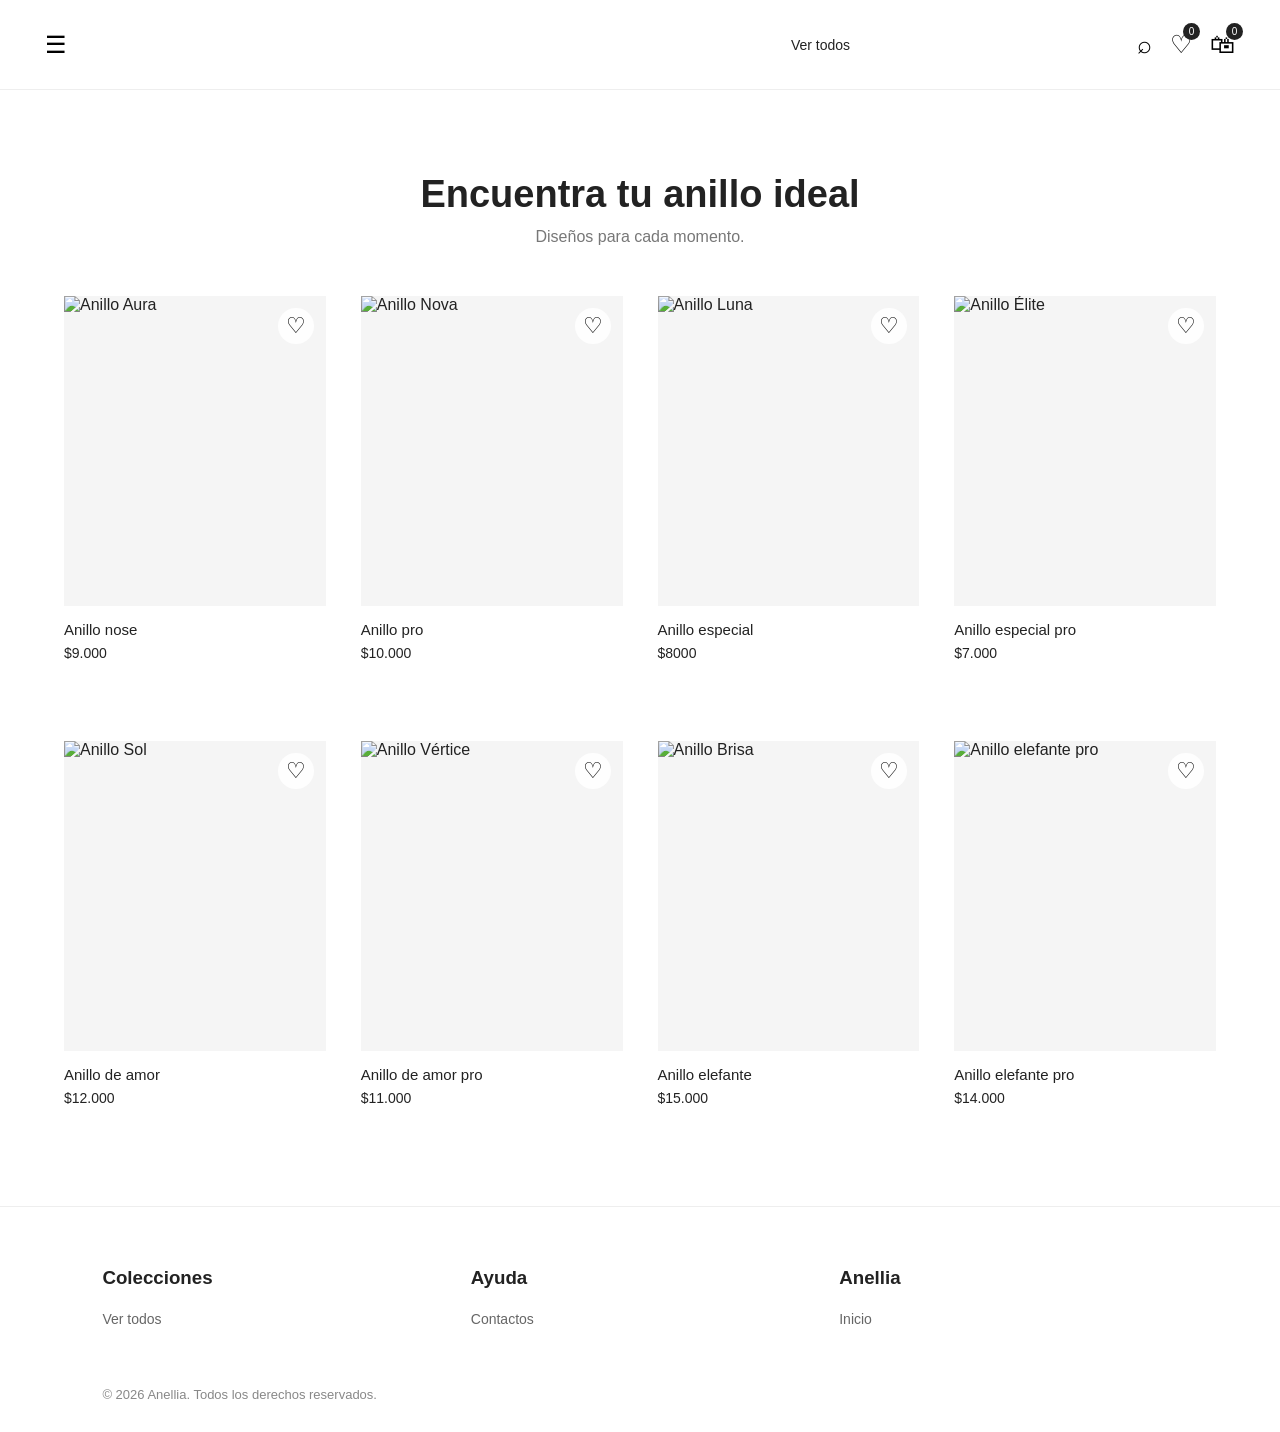
==== index.html @ 2afe9e88 "Refactor index.html structure and content" ====
<!DOCTYPE html>
<html lang="es">
<head>
    <meta charset="UTF-8">
    <meta name="viewport" content="width=device-width, initial-scale=1.0">
    <title>Anellia | Anillos</title>

    <!-- EmailJS -->
    <script src="https://cdn.jsdelivr.net/npm/@emailjs/browser@4/dist/email.min.js"></script>

    <link rel="stylesheet" href="style.css">
</head>

<body>

<header class="header">

    <button class="menu-btn" id="menuBtn">☰</button>

    <!-- LOGO ANELLIA -->
    <div class="logo">
    </div>

    <nav class="nav">
        <a href="#" data-filter="todos">Ver todos</a>
    </nav>

    <div class="header-icons">

        <!-- BUSCADOR -->
        <button id="searchBtn">⌕</button>

        <!-- FAVORITOS -->
        <button id="favoritesBtn" class="icon-btn">
            ♡
            <span id="favoritesCount">0</span>
        </button>

        <!-- BOLSA -->
        <button id="cartBtn" class="icon-btn">
            🛍
            <span id="cartCount">0</span>
        </button>

    </div>

</header>


<!-- BUSCADOR -->
<div class="search-box" id="searchBox">
    <input
        type="text"
        id="searchInput"
        placeholder="Buscar un anillo..."
    >
</div>


<!-- MENÚ LATERAL -->
<div class="overlay" id="overlay"></div>

<aside class="side-menu" id="sideMenu">

    <button class="close-menu" id="closeMenu">×</button>

    <h2>ANELLIA</h2>

    <a href="#" data-filter="todos">Ver todos</a>

</aside>


<main>

    <!-- PRESENTACIÓN PRINCIPAL CON LOGO DE FONDO -->
    <section class="hero hero-logo-bg">

        <!-- LOGO GRANDE DETRÁS DEL TEXTO -->
        <img
            src="img/logo.png"
            alt=""
            class="hero-background-logo"
            aria-hidden="true"
        >

        <!-- TEXTO PRINCIPAL -->
        <div class="hero-content">
            <h1>Encuentra tu anillo ideal</h1>
            <p>Diseños para cada momento.</p>
        </div>

    </section>


    <!-- PRODUCTOS -->
    <section class="products" id="products">

        <!-- ANILLO 1 -->
        <article
            class="product-card"
            data-name="Anillo nose"
            data-price="9000"
            data-image="img/anillo 1.jpeg"
        >

            <button class="favorite-btn">♡</button>

            <img src="img/anillo 1.jpeg" alt="Anillo Aura">

            <div class="product-info">
                <h3>Anillo nose</h3>
                <p>$9.000</p>
            </div>

        </article>


        <!-- ANILLO 2 -->
        <article
            class="product-card"
            data-name="Anillo nose pro"
            data-price="10000"
            data-image="img/anillo 2.jpeg"
        >

            <button class="favorite-btn">♡</button>

            <img src="img/anillo 2.jpeg" alt="Anillo Nova">

            <div class="product-info">
                <h3>Anillo pro</h3>
                <p>$10.000</p>
            </div>

        </article>


        <!-- ANILLO 3 -->
        <article
            class="product-card"
            data-name="Anillo especial"
            data-price="8000"
            data-image="img/anillo3.jpeg"
        >

            <button class="favorite-btn">♡</button>

            <img src="img/anillo3.jpeg" alt="Anillo Luna">

            <div class="product-info">
                <h3>Anillo especial</h3>
                <p>$8000</p>
            </div>

        </article>


        <!-- ANILLO 4 -->
        <article
            class="product-card"
            data-name="Anillo especial pro"
            data-price="7000"
            data-image="img/anillo 4.jpeg"
        >

            <button class="favorite-btn">♡</button>

            <img src="img/anillo 4.jpeg" alt="Anillo Élite">

            <div class="product-info">
                <h3>Anillo especial pro</h3>
                <p>$7.000</p>
            </div>

        </article>


        <!-- ANILLO 5 -->
        <article
            class="product-card"
            data-name="Anillo de amor"
            data-price="12000"
            data-image="img/anillo 5.jpeg"
        >

            <button class="favorite-btn">♡</button>

            <img src="img/anillo 5.jpeg" alt="Anillo Sol">

            <div class="product-info">
                <h3>Anillo de amor</h3>
                <p>$12.000</p>
            </div>

        </article>


        <!-- ANILLO 6 -->
        <article
            class="product-card"
            data-name="Anillo de amor pro"
            data-price="11000"
            data-image="img/anillo 6.jpeg"
        >

            <button class="favorite-btn">♡</button>

            <img src="img/anillo 6.jpeg" alt="Anillo Vértice">

            <div class="product-info">
                <h3>Anillo de amor pro</h3>
                <p>$11.000</p>
            </div>

        </article>


        <!-- ANILLO 7 -->
        <article
            class="product-card"
            data-name="Anillo elefante"
            data-price="15000"
            data-image="img/anillo 7.jpeg"
        >

            <button class="favorite-btn">♡</button>

            <img src="img/anillo 7.jpeg" alt="Anillo Brisa">

            <div class="product-info">
                <h3>Anillo elefante</h3>
                <p>$15.000</p>
            </div>

        </article>


        <!-- ANILLO 8 -->
        <article
            class="product-card"
            data-name="Anillo elefante pro"
            data-price="14000"
            data-image="img/anillo 8.jpeg"
        >

            <button class="favorite-btn">♡</button>

            <img src="img/anillo 8.jpeg" alt="Anillo elefante pro">

            <div class="product-info">
                <h3>Anillo elefante pro</h3>
                <p>$14.000</p>
            </div>

        </article>

    </section>

</main>


<!-- MODAL PRODUCTO -->
<div class="modal" id="productModal">

    <div class="modal-content product-modal">

        <button class="modal-close" data-close="productModal">
            ×
        </button>

        <div class="product-modal-image">
            <img id="modalProductImage" src="" alt="">
        </div>

        <div class="product-modal-info">

            <h2 id="modalProductName"></h2>

            <p class="modal-price" id="modalProductPrice"></p>

            <h4>Elije una talla</h4>

            <div class="sizes">

                <button class="size-btn" data-size="7">7</button>


                <button class="size-btn" data-size="12">9</button>

            </div>

            <p class="size-warning" id="sizeWarning">
                Selecciona una talla.
            </p>

            <!-- PERSONALIZACIÓN -->
            <div class="personalization">

                <h4>haz tu regalo mas especial</h4>

                <input
                    type="text"
                    id="personalizationInput"
                    maxlength="25"
                    placeholder="frase para la targeta (máx. 25 letras)"
                    autocomplete="off"


                ><small>
                 la fecha ira en la parte trasera de la targeta
                </small
               
                ><input
                    type="text"
                    id="personalizationInput"
                    maxlength="8"
                    placeholder="fecha (opcional)"
                    autocomplete="on"

            ></div>

            <!-- BOTÓN PEDIR -->
            <button class="order-btn" id="orderBtn">
                Pedir
            </button>

        </div>

    </div>

</div>


<!-- MODAL REGISTRO -->
<div class="modal" id="registerModal">

    <div class="modal-content register-modal">

        <button class="modal-close" data-close="registerModal">
            ×
        </button>

        <div id="registerContent">

            <h2>Completa tu pedido</h2>

            <p>
                Déjanos tus datos para poder contactarte.
            </p>

            <form id="registerForm">

                <input
                    type="text"
                    id="customerName"
                    placeholder="Nombre completo"
                    required
                >

                <input
                    type="tel"
                    id="customerPhone"
                    placeholder="Número de teléfono"
                    required
                >

                <input
                    type="email"
                    id="customerEmail"
                    placeholder="Correo electrónico"
                    required
                >

                <input
                    type="text"
                    id="customerAddress"
                    placeholder="Dirección"
                    required
                >

                <button type="submit" class="order-btn">
                    Completar pedido
                </button>

            </form>

        </div>

        <!-- MENSAJE FINAL -->
        <div id="successMessage" class="success-message hidden">

            <div class="success-icon">
                ✓
            </div>

            <h2>¡Gracias por tu pedido! 💍</h2>

            <p>
                Ya nos llegó tu pedido y estamos revisando todo.
            </p>

            <p>
                <strong>Ten un poquito de paciencia 😊</strong>,
                te responderemos apenas podamos al número o correo
                que nos dejaste.
            </p>

            <p class="success-phone">
                📱 Tu número registrado:
                <strong id="registeredPhone"></strong>
            </p>

            <button id="finishBtn" class="order-btn">
                Finalizar
            </button>

        </div>

    </div>

</div>


<!-- MODAL FAVORITOS -->
<div class="modal" id="favoritesModal">

    <div class="modal-content list-modal">

        <button class="modal-close" data-close="favoritesModal">
            ×
        </button>

        <h2>❤️ Mis favoritos</h2>

        <div id="favoritesList"></div>

    </div>

</div>


<!-- MODAL BOLSA -->
<div class="modal" id="cartModal">

    <div class="modal-content list-modal">

        <button class="modal-close" data-close="cartModal">
            ×
        </button>

        <h2>🛍️ Mis pedidos</h2>

        <div id="cartList"></div>

    </div>

</div>


<!-- MODAL CONTACTO -->
<div class="modal" id="contactModal">

    <div class="modal-content contact-modal">

        <button class="modal-close" data-close="contactModal">
            ×
        </button>

        <h2>Contactos</h2>

        <p>
            Si necesitas ayuda, puedes comunicarte con nosotros:
        </p>

        <a href="tel:3002288435">📱 300 228 8435</a>

        <a href="tel:3009586763">📱 300 958 6763</a>

        <a href="tel:3332511442">📱 333 251 1442</a>

    </div>

</div>


<!-- PIE DE PÁGINA -->
<footer>

    <div class="footer-column">

        <h3>Colecciones</h3>

        <a href="#" data-filter="todos">
            Ver todos
        </a>

    </div>

    <div class="footer-column">

        <h3>Ayuda</h3>

        <a href="#" id="footerContact">
            Contactos
        </a>

    </div>

    <div class="footer-column">

        <h3>Anellia</h3>

        <a href="#" id="footerHome">
            Inicio
        </a>

    </div>

    <p class="copyright">
        © 2026 Anellia. Todos los derechos reservados.
    </p>

</footer>


<!-- JAVASCRIPT -->
<script src="script.js"></script>

</body>
</html>
---- style.css ----
* {
    margin: 0;
    padding: 0;
    box-sizing: border-box;
}

body {
    font-family: Arial, Helvetica, sans-serif;
    color: #222;
    background: #fff;
}

button,
input {
    font-family: inherit;
}

button {
    cursor: pointer;
}


/* =========================
   HEADER
========================= */

.header {
    height: 90px;
    display: flex;
    align-items: center;
    justify-content: space-between;
    padding: 0 45px;
    border-bottom: 1px solid #eee;
    background: #fff;
    position: sticky;
    top: 0;
    z-index: 50;
}


/* =========================
   LOGO ANELLIA
========================= */

.logo {
    width: 150px;
    height: 88px;
    display: flex;
    align-items: center;
    justify-content: center;
    overflow: hidden;
}

.logo-img {
    width: 125px;
    height: 125px;
    object-fit: contain;
    display: block;
}


/* =========================
   BOTONES DEL HEADER
========================= */

.menu-btn,
.header-icons button {
    background: none;
    border: none;
    font-size: 25px;
}

.menu-btn {
    font-size: 24px;
}


/* =========================
   NAVEGACIÓN
========================= */

.nav {
    display: flex;
    gap: 35px;
}

.nav a {
    text-decoration: none;
    color: #222;
    font-size: 14px;
}


/* =========================
   ICONOS
========================= */

.header-icons {
    display: flex;
    align-items: center;
    gap: 18px;
}

.icon-btn {
    position: relative;
}

.icon-btn span {
    position: absolute;
    top: -7px;
    right: -8px;
    background: #222;
    color: white;
    width: 17px;
    height: 17px;
    border-radius: 50%;
    font-size: 10px;
    display: flex;
    align-items: center;
    justify-content: center;
}


/* =========================
   SEARCH
========================= */

.search-box {
    display: none;
    padding: 20px 45px;
    border-bottom: 1px solid #eee;
}

.search-box.active {
    display: block;
}

.search-box input {
    width: 100%;
    padding: 14px;
    border: 1px solid #ccc;
    outline: none;
}


/* =========================
   HERO
========================= */

.hero {
    text-align: center;
    padding: 65px 20px 50px;
}

.hero h1 {
    font-size: 38px;
    margin-bottom: 12px;
}

.hero p {
    color: #777;
}


/* =========================
   PRODUCTOS
========================= */

.products {
    width: 90%;
    max-width: 1400px;
    margin: 0 auto;
    display: grid;
    grid-template-columns: repeat(4, 1fr);
    column-gap: 35px;
    row-gap: 80px;
    padding-bottom: 100px;
}

.product-card {
    position: relative;
    cursor: pointer;
}

.product-card img {
    width: 100%;
    height: 310px;
    object-fit: cover;
    display: block;
    background: #f5f5f5;
    transition: transform .3s ease;
}

.product-card:hover img {
    transform: scale(1.02);
}

.product-info {
    padding-top: 15px;
}

.product-info h3 {
    font-size: 15px;
    font-weight: normal;
    margin-bottom: 7px;
}

.product-info p {
    font-size: 14px;
}


/* =========================
   FAVORITOS DE PRODUCTO
========================= */

.favorite-btn {
    position: absolute;
    right: 12px;
    top: 12px;
    z-index: 5;
    width: 36px;
    height: 36px;
    border: none;
    border-radius: 50%;
    background: rgba(255,255,255,.9);
    font-size: 22px;
}

.favorite-btn.active {
    color: #111;
}

.product-card.hidden {
    display: none;
}


/* =========================
   MENÚ LATERAL
========================= */

.overlay {
    display: none;
    position: fixed;
    inset: 0;
    background: rgba(0,0,0,.35);
    z-index: 100;
}

.overlay.active {
    display: block;
}

.side-menu {
    position: fixed;
    top: 0;
    left: -320px;
    width: 300px;
    height: 100vh;
    background: white;
    z-index: 101;
    padding: 35px;
    transition: left .3s ease;
}

.side-menu.active {
    left: 0;
}

.side-menu h2 {
    letter-spacing: 3px;
    margin-bottom: 50px;
}

.side-menu a {
    display: block;
    text-decoration: none;
    color: #222;
    margin: 25px 0;
}

.close-menu {
    position: absolute;
    right: 20px;
    top: 20px;
    border: none;
    background: none;
    font-size: 30px;
}


/* =========================
   MODALES
========================= */

.modal {
    display: none;
    position: fixed;
    inset: 0;
    background: rgba(0,0,0,.45);
    z-index: 200;
    align-items: center;
    justify-content: center;
    padding: 20px;
}

.modal.active {
    display: flex;
}

.modal-content {
    position: relative;
    background: white;
    width: 100%;
    max-width: 900px;
    max-height: 90vh;
    overflow-y: auto;
    padding: 35px;
}

.modal-close {
    position: absolute;
    right: 20px;
    top: 15px;
    border: none;
    background: none;
    font-size: 30px;
    z-index: 5;
}


/* =========================
   MODAL PRODUCTO
========================= */

.product-modal {
    display: grid;
    grid-template-columns: 1fr 1fr;
    gap: 45px;
}

.product-modal-image img {
    width: 100%;
    height: 500px;
    object-fit: cover;
}

.product-modal-info {
    display: flex;
    flex-direction: column;
    justify-content: center;
}

.product-modal-info h2 {
    font-size: 30px;
    margin-bottom: 15px;
}

.modal-price {
    font-size: 20px;
    margin-bottom: 35px;
}

.product-modal-info h4 {
    margin-bottom: 15px;
}


/* =========================
   TALLAS
========================= */

.sizes {
    display: flex;
    gap: 10px;
    margin-bottom: 10px;
}

.size-btn {
    width: 50px;
    height: 45px;
    background: white;
    border: 1px solid #bbb;
}

.size-btn.selected {
    background: #222;
    color: white;
    border-color: #222;
}

.size-warning {
    color: #b00020;
    font-size: 13px;
    margin-bottom: 20px;
}


/* =========================
   PERSONALIZACIÓN
========================= */

.personalization {
    margin-top: 0;
    margin-bottom: 20px;
}

.personalization h4 {
    margin-bottom: 10px;
}

#personalizationInput {
    width: 100%;
    padding: 13px;
    border: 1px solid #ccc;
    outline: none;
    font-size: 14px;
    text-transform: uppercase;
}

#personalizationInput:focus {
    border-color: #222;
}

.personalization small {
    display: block;
    margin-top: 7px;
    color: #777;
    font-size: 12px;
}


/* =========================
   BOTÓN PEDIR
========================= */

.order-btn {
    border: none;
    background: #222;
    color: white;
    padding: 15px 25px;
    font-size: 14px;
}

.order-btn:hover {
    background: #444;
}


/* =========================
   REGISTRO
========================= */

.register-modal {
    max-width: 500px;
}

.register-modal h2 {
    margin-bottom: 12px;
}

.register-modal > div:first-of-type > p {
    color: #777;
    margin-bottom: 25px;
}

#registerForm {
    display: flex;
    flex-direction: column;
    gap: 13px;
}

#registerForm input {
    width: 100%;
    padding: 14px;
    border: 1px solid #ccc;
    outline: none;
}

#registerForm input:focus {
    border-color: #222;
}


/* =========================
   MENSAJE ÉXITO
========================= */

.success-message {
    text-align: center;
    padding: 30px 10px;
}

.success-icon {
    width: 60px;
    height: 60px;
    margin: 0 auto 20px;
    border-radius: 50%;
    background: #222;
    color: white;
    display: flex;
    align-items: center;
    justify-content: center;
    font-size: 30px;
}

.success-message h2 {
    margin-bottom: 18px;
}

.success-message p {
    color: #555;
    line-height: 1.6;
    margin-bottom: 15px;
}

.success-phone {
    background: #f5f5f5;
    padding: 12px;
}

.hidden {
    display: none !important;
}


/* =========================
   FAVORITOS Y BOLSA
========================= */

.list-modal {
    max-width: 650px;
}

.list-modal h2 {
    margin-bottom: 25px;
}

.empty-list {
    text-align: center;
    padding: 45px 10px;
    color: #777;
}

.favorite-item,
.cart-item {
    display: flex;
    align-items: center;
    gap: 18px;
    padding: 15px 0;
    border-bottom: 1px solid #eee;
}

.favorite-item img,
.cart-item img {
    width: 90px;
    height: 90px;
    object-fit: cover;
}

.favorite-item-info,
.cart-item-info {
    flex: 1;
}

.favorite-item-info h3,
.cart-item-info h3 {
    font-size: 16px;
    margin-bottom: 7px;
}

.favorite-item-info p,
.cart-item-info p {
    color: #666;
    font-size: 14px;
}

.remove-favorite,
.remove-cart {
    border: none;
    background: none;
    font-size: 20px;
}

.cart-total {
    display: flex;
    justify-content: space-between;
    padding-top: 20px;
    font-weight: bold;
}


/* =========================
   CONTACTO
========================= */

.contact-modal {
    max-width: 450px;
    text-align: center;
}

.contact-modal h2 {
    margin-bottom: 15px;
}

.contact-modal p {
    color: #666;
    margin-bottom: 25px;
}

.contact-modal a {
    display: block;
    text-decoration: none;
    color: #222;
    padding: 14px;
    border: 1px solid #eee;
    margin-bottom: 10px;
}


/* =========================
   FOOTER
========================= */

footer {
    border-top: 1px solid #eee;
    padding: 60px 8% 30px;
    display: grid;
    grid-template-columns: repeat(3, 1fr);
    gap: 30px;
}

.footer-column {
    display: flex;
    flex-direction: column;
    gap: 12px;
}

.footer-column h3 {
    margin-bottom: 10px;
}

.footer-column a {
    color: #666;
    text-decoration: none;
    font-size: 14px;
}

.copyright {
    grid-column: 1 / -1;
    color: #888;
    font-size: 13px;
    margin-top: 30px;
}


/* =========================
   TABLET
========================= */

@media (max-width: 1000px) {

    .products {
        grid-template-columns: repeat(2, 1fr);
        column-gap: 25px;
        row-gap: 60px;
    }

    .nav {
        gap: 18px;
    }

    .header {
        padding: 0 25px;
    }

}


/* =========================
   CELULAR
========================= */

@media (max-width: 650px) {

    .header {
        height: 75px;
        padding: 0 15px;
    }

    .logo {
        width: 105px;
        height: 72px;
    }

    .logo-img {
        width: 105px;
        height: 105px;
    }

    .nav {
        display: none;
    }

    .header-icons {
        gap: 10px;
    }

    .header-icons button {
        font-size: 21px;
    }

    .hero {
        padding: 45px 15px;
    }

    .hero h1 {
        font-size: 28px;
    }

    .products {
        width: 92%;
        grid-template-columns: repeat(2, 1fr);
        column-gap: 15px;
        row-gap: 45px;
    }

    .product-card img {
        height: 210px;
    }

    .product-info h3 {
        font-size: 13px;
    }

    .product-info p {
        font-size: 13px;
    }

    .product-modal {
        grid-template-columns: 1fr;
        gap: 25px;
    }

    .product-modal-image img {
        height: 300px;
    }

    .modal-content {
        padding: 25px 18px;
    }

    footer {
        grid-template-columns: 1fr;
        padding: 45px 25px 25px;
    }

    .copyright {
        grid-column: auto;
    }

    .favorite-item,
    .cart-item {
        gap: 10px;
    }

    .favorite-item img,
    .cart-item img {
        width: 70px;
        height: 70px;
    }

}
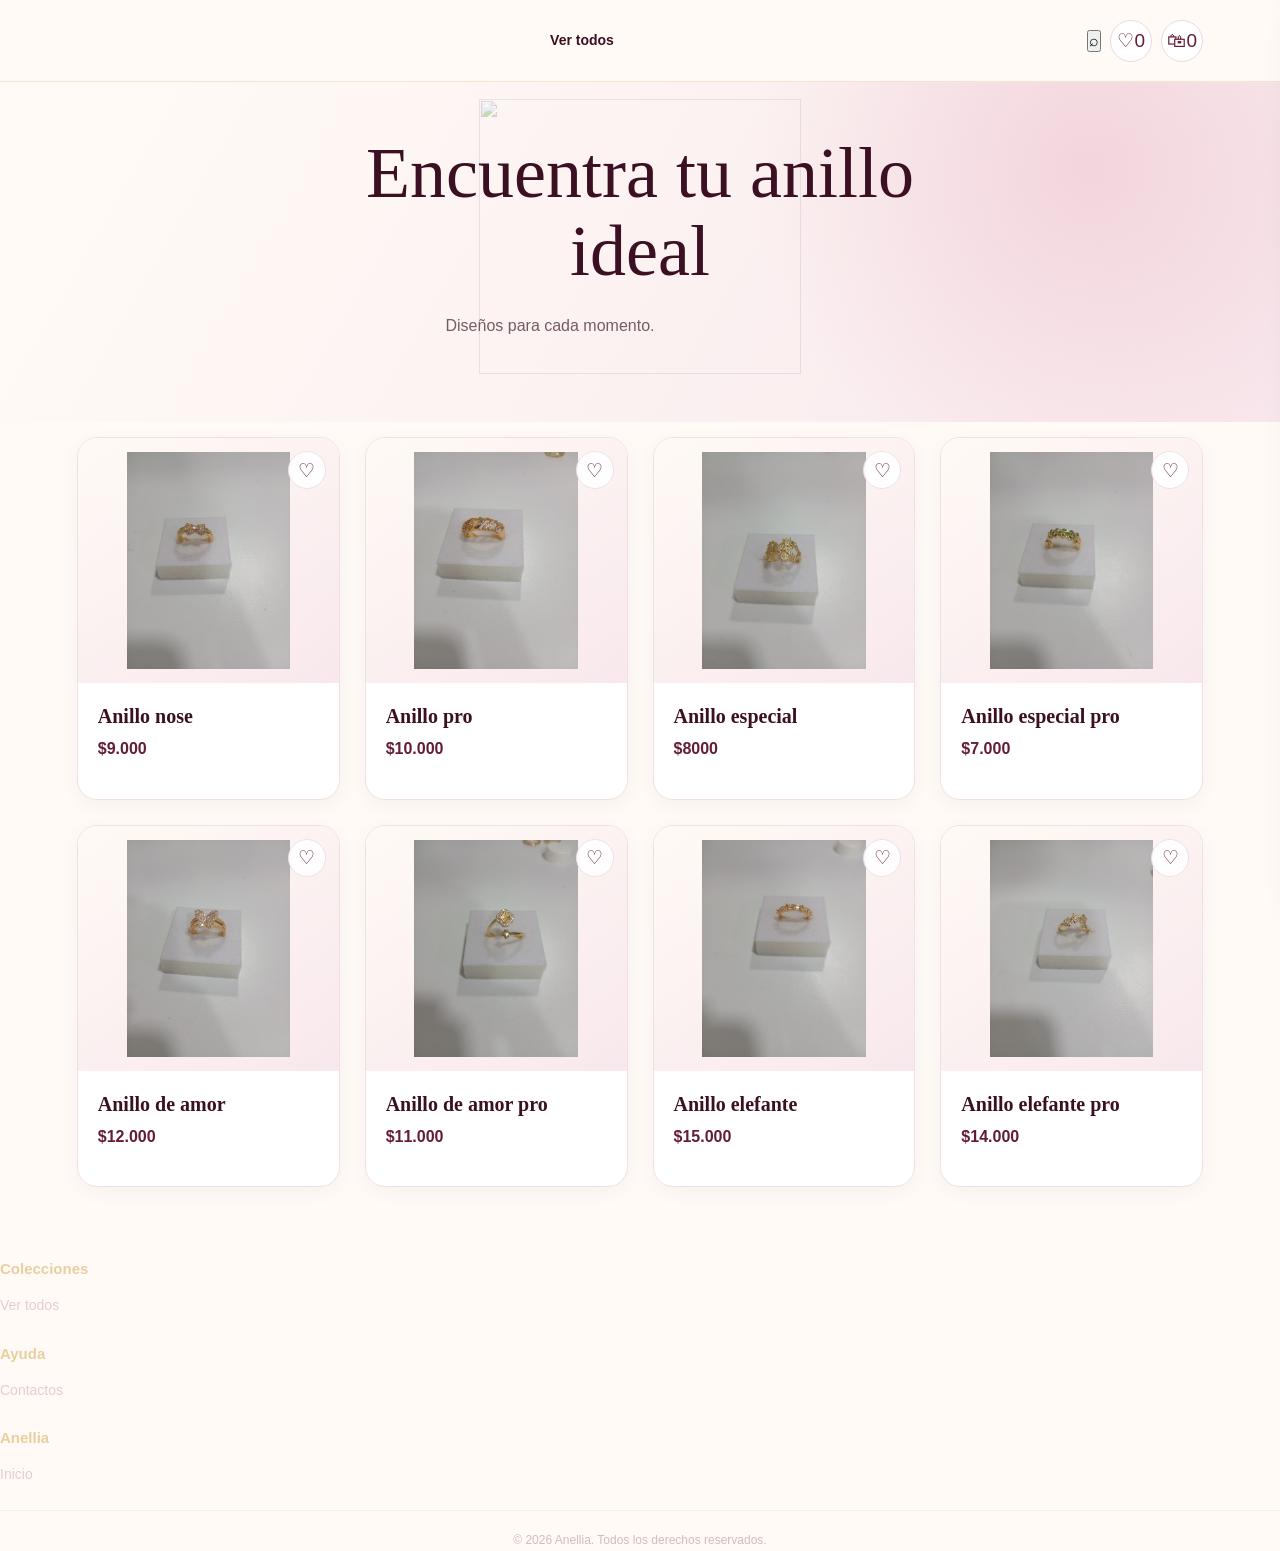
==== commit db63dbee: "Update index.html" ====
--- a/index.html
+++ b/index.html
@@ -101,12 +101,12 @@
             class="product-card"
             data-name="Anillo nose"
             data-price="9000"
-            data-image="img/anillo 1.jpeg"
-        >
-
-            <button class="favorite-btn">♡</button>
-
-            <img src="img/anillo 1.jpeg" alt="Anillo Aura">
+            data-image="anillo 1.jpeg"
+        >
+
+            <button class="favorite-btn">♡</button>
+
+            <img src="anillo 1.jpeg" alt="Anillo Aura">
 
             <div class="product-info">
                 <h3>Anillo nose</h3>
@@ -121,12 +121,12 @@
             class="product-card"
             data-name="Anillo nose pro"
             data-price="10000"
-            data-image="img/anillo 2.jpeg"
-        >
-
-            <button class="favorite-btn">♡</button>
-
-            <img src="img/anillo 2.jpeg" alt="Anillo Nova">
+            data-image="anillo 2.jpeg"
+        >
+
+            <button class="favorite-btn">♡</button>
+
+            <img src="anillo 2.jpeg" alt="Anillo Nova">
 
             <div class="product-info">
                 <h3>Anillo pro</h3>
@@ -141,12 +141,12 @@
             class="product-card"
             data-name="Anillo especial"
             data-price="8000"
-            data-image="img/anillo3.jpeg"
-        >
-
-            <button class="favorite-btn">♡</button>
-
-            <img src="img/anillo3.jpeg" alt="Anillo Luna">
+            data-image="anillo3.jpeg"
+        >
+
+            <button class="favorite-btn">♡</button>
+
+            <img src="anillo3.jpeg" alt="Anillo Luna">
 
             <div class="product-info">
                 <h3>Anillo especial</h3>
@@ -161,12 +161,12 @@
             class="product-card"
             data-name="Anillo especial pro"
             data-price="7000"
-            data-image="img/anillo 4.jpeg"
-        >
-
-            <button class="favorite-btn">♡</button>
-
-            <img src="img/anillo 4.jpeg" alt="Anillo Élite">
+            data-image="anillo 4.jpeg"
+        >
+
+            <button class="favorite-btn">♡</button>
+
+            <img src="anillo 4.jpeg" alt="Anillo Élite">
 
             <div class="product-info">
                 <h3>Anillo especial pro</h3>
@@ -181,12 +181,12 @@
             class="product-card"
             data-name="Anillo de amor"
             data-price="12000"
-            data-image="img/anillo 5.jpeg"
-        >
-
-            <button class="favorite-btn">♡</button>
-
-            <img src="img/anillo 5.jpeg" alt="Anillo Sol">
+            data-image="anillo 5.jpeg"
+        >
+
+            <button class="favorite-btn">♡</button>
+
+            <img src="anillo 5.jpeg" alt="Anillo Sol">
 
             <div class="product-info">
                 <h3>Anillo de amor</h3>
@@ -201,12 +201,12 @@
             class="product-card"
             data-name="Anillo de amor pro"
             data-price="11000"
-            data-image="img/anillo 6.jpeg"
-        >
-
-            <button class="favorite-btn">♡</button>
-
-            <img src="img/anillo 6.jpeg" alt="Anillo Vértice">
+            data-image="anillo 6.jpeg"
+        >
+
+            <button class="favorite-btn">♡</button>
+
+            <img src="anillo 6.jpeg" alt="Anillo Vértice">
 
             <div class="product-info">
                 <h3>Anillo de amor pro</h3>
@@ -221,12 +221,12 @@
             class="product-card"
             data-name="Anillo elefante"
             data-price="15000"
-            data-image="img/anillo 7.jpeg"
-        >
-
-            <button class="favorite-btn">♡</button>
-
-            <img src="img/anillo 7.jpeg" alt="Anillo Brisa">
+            data-image="anillo 7.jpeg"
+        >
+
+            <button class="favorite-btn">♡</button>
+
+            <img src="anillo 7.jpeg" alt="Anillo Brisa">
 
             <div class="product-info">
                 <h3>Anillo elefante</h3>
@@ -241,12 +241,12 @@
             class="product-card"
             data-name="Anillo elefante pro"
             data-price="14000"
-            data-image="img/anillo 8.jpeg"
-        >
-
-            <button class="favorite-btn">♡</button>
-
-            <img src="img/anillo 8.jpeg" alt="Anillo elefante pro">
+            data-image="anillo 8.jpeg"
+        >
+
+            <button class="favorite-btn">♡</button>
+
+            <img src="anillo 8.jpeg" alt="Anillo elefante pro">
 
             <div class="product-info">
                 <h3>Anillo elefante pro</h3>
--- a/style.css
+++ b/style.css
@@ -1,774 +1,1338 @@
+/* ========================================
+   ANELLIA — DISEÑO ROMÁNTICO Y ELEGANTE
+   Colores: vino, rosa, crema y dorado
+======================================== */
+
+:root {
+  --wine: #641d35;
+  --wine-dark: #3b1022;
+  --wine-light: #8d3c58;
+  --rose: #e9b8c6;
+  --rose-light: #f8e8ed;
+  --cream: #fffaf5;
+  --cream-dark: #f5ece5;
+  --gold: #c5a064;
+  --gold-light: #e7cf9f;
+  --white: #ffffff;
+  --text: #35232a;
+  --muted: #8a747b;
+  --shadow: 0 12px 35px rgba(59, 16, 34, 0.10);
+  --radius: 20px;
+  --transition: 0.3s ease;
+}
+
 * {
-    margin: 0;
-    padding: 0;
-    box-sizing: border-box;
+  box-sizing: border-box;
+  margin: 0;
+  padding: 0;
+}
+
+html {
+  scroll-behavior: smooth;
 }
 
 body {
-    font-family: Arial, Helvetica, sans-serif;
-    color: #222;
-    background: #fff;
-}
-
+  font-family: "Segoe UI", Arial, sans-serif;
+  background: var(--cream);
+  color: var(--text);
+  line-height: 1.6;
+  overflow-x: hidden;
+}
+
+body,
 button,
-input {
-    font-family: inherit;
+input,
+textarea {
+  font-family: "Segoe UI", Arial, sans-serif;
+}
+
+button,
+input,
+textarea {
+  font-size: inherit;
 }
 
 button {
-    cursor: pointer;
-}
-
-
-/* =========================
-   HEADER
-========================= */
+  cursor: pointer;
+}
+
+button:focus-visible,
+a:focus-visible,
+input:focus-visible,
+textarea:focus-visible {
+  outline: 2px solid var(--gold);
+  outline-offset: 3px;
+}
+
+a {
+  color: inherit;
+  text-decoration: none;
+}
+
+img {
+  display: block;
+  max-width: 100%;
+}
+
+[hidden] {
+  display: none !important;
+}
+
+/* ========================================
+   ENCABEZADO
+======================================== */
 
 .header {
-    height: 90px;
-    display: flex;
-    align-items: center;
-    justify-content: space-between;
-    padding: 0 45px;
-    border-bottom: 1px solid #eee;
-    background: #fff;
-    position: sticky;
-    top: 0;
-    z-index: 50;
-}
-
-
-/* =========================
-   LOGO ANELLIA
-========================= */
+  width: 100%;
+  min-height: 82px;
+  padding: 14px 6%;
+  display: flex;
+  align-items: center;
+  justify-content: space-between;
+  gap: 22px;
+  background: rgba(255, 250, 245, 0.97);
+  border-bottom: 1px solid rgba(197, 160, 100, 0.25);
+  position: sticky;
+  top: 0;
+  z-index: 100;
+  backdrop-filter: blur(12px);
+}
 
 .logo {
-    width: 150px;
-    height: 88px;
+  display: flex;
+  align-items: center;
+  gap: 10px;
+  color: var(--wine);
+  font-size: 27px;
+  font-weight: 800;
+  letter-spacing: 1px;
+  flex-shrink: 0;
+}
+
+.logo-img {
+  width: 43px;
+  height: 43px;
+  object-fit: contain;
+  border-radius: 50%;
+}
+
+.nav {
+  display: flex;
+  align-items: center;
+  justify-content: center;
+  gap: 28px;
+}
+
+.nav a {
+  color: var(--wine-dark);
+  font-size: 14px;
+  font-weight: 600;
+  transition: color var(--transition);
+}
+
+.nav a:hover {
+  color: var(--gold);
+}
+
+.header-icons {
+  display: flex;
+  align-items: center;
+  gap: 9px;
+}
+
+.icon-btn,
+.menu-btn {
+  width: 42px;
+  height: 42px;
+  display: inline-flex;
+  justify-content: center;
+  align-items: center;
+  border: 1px solid #ead9df;
+  border-radius: 50%;
+  background: var(--white);
+  color: var(--wine);
+  font-size: 19px;
+  transition: all var(--transition);
+}
+
+.icon-btn:hover,
+.menu-btn:hover {
+  background: var(--wine);
+  color: var(--white);
+  border-color: var(--wine);
+  transform: translateY(-2px);
+}
+
+.menu-btn {
+  display: none;
+}
+
+/* Buscador */
+
+.search-box {
+  display: none;
+  position: absolute;
+  top: 100%;
+  left: 0;
+  right: 0;
+  padding: 15px 6%;
+  background: var(--white);
+  border-bottom: 1px solid #ead9df;
+  box-shadow: var(--shadow);
+}
+
+.search-box.active {
+  display: block;
+}
+
+.search-box input {
+  width: 100%;
+  padding: 14px 18px;
+  border: 1px solid #e6ccd5;
+  border-radius: 30px;
+  background: var(--cream);
+  color: var(--text);
+  outline: none;
+}
+
+.search-box input:focus {
+  border-color: var(--gold);
+  box-shadow: 0 0 0 3px rgba(197, 160, 100, 0.15);
+}
+
+/* ========================================
+   MENÚ LATERAL
+======================================== */
+
+.overlay {
+  position: fixed;
+  inset: 0;
+  z-index: 190;
+  background: rgba(35, 10, 22, 0.55);
+  opacity: 0;
+  visibility: hidden;
+  transition: all var(--transition);
+}
+
+.overlay.active {
+  opacity: 1;
+  visibility: visible;
+}
+
+.side-menu {
+  position: fixed;
+  top: 0;
+  right: 0;
+  width: min(350px, 88%);
+  height: 100%;
+  padding: 75px 28px 30px;
+  background: var(--cream);
+  z-index: 200;
+  transform: translateX(105%);
+  transition: transform var(--transition);
+  box-shadow: var(--shadow);
+  overflow-y: auto;
+}
+
+.side-menu.active {
+  transform: translateX(0);
+}
+
+.side-menu a {
+  display: block;
+  padding: 15px 5px;
+  color: var(--wine);
+  font-weight: 600;
+  border-bottom: 1px solid #ead9df;
+}
+
+.side-menu a:hover {
+  color: var(--gold);
+  padding-left: 12px;
+}
+
+.close-menu {
+  position: absolute;
+  top: 20px;
+  right: 22px;
+  width: 40px;
+  height: 40px;
+  border: 0;
+  border-radius: 50%;
+  background: var(--rose-light);
+  color: var(--wine);
+  font-size: 25px;
+}
+
+/* ========================================
+   PORTADA PRINCIPAL
+======================================== */
+
+.hero {
+  min-height: 530px;
+  padding: 75px 8%;
+  display: flex;
+  align-items: center;
+  justify-content: space-between;
+  gap: 40px;
+  position: relative;
+  overflow: hidden;
+  background:
+    radial-gradient(circle at 85% 25%, rgba(233, 184, 198, 0.45), transparent 30%),
+    linear-gradient(120deg, #fffaf5 10%, #f8e8ed 100%);
+}
+
+.hero-content {
+  max-width: 570px;
+  position: relative;
+  z-index: 2;
+}
+
+.hero-tag {
+  display: inline-block;
+  margin-bottom: 20px;
+  padding: 8px 17px;
+  border: 1px solid rgba(197, 160, 100, 0.55);
+  border-radius: 30px;
+  background: rgba(255, 255, 255, 0.65);
+  color: var(--wine);
+  font-size: 12px;
+  font-weight: 700;
+  letter-spacing: 2px;
+  text-transform: uppercase;
+}
+
+.hero h1 {
+  margin-bottom: 22px;
+  color: var(--wine-dark);
+  font-family: Georgia, "Times New Roman", serif;
+  font-size: clamp(42px, 6vw, 72px);
+  font-weight: 500;
+  line-height: 1.08;
+}
+
+.hero p {
+  max-width: 470px;
+  margin-bottom: 30px;
+  color: #765b65;
+  font-size: 16px;
+}
+
+.hero-button {
+  display: inline-flex;
+  align-items: center;
+  justify-content: center;
+  padding: 14px 28px;
+  border: 1px solid var(--wine);
+  border-radius: 30px;
+  background: var(--wine);
+  color: var(--white);
+  font-size: 14px;
+  font-weight: 700;
+  transition: all var(--transition);
+}
+
+.hero-button:hover {
+  background: var(--wine-dark);
+  border-color: var(--wine-dark);
+  transform: translateY(-3px);
+  box-shadow: 0 10px 22px rgba(100, 29, 53, 0.2);
+}
+
+.hero-decoration {
+  width: min(42%, 420px);
+  min-height: 340px;
+  display: flex;
+  justify-content: center;
+  align-items: center;
+  position: relative;
+}
+
+.hero-circle {
+  width: min(320px, 90%);
+  aspect-ratio: 1;
+  display: flex;
+  align-items: center;
+  justify-content: center;
+  border: 1px solid rgba(197, 160, 100, 0.7);
+  border-radius: 50%;
+  background: radial-gradient(circle, #fffaf5 10%, #f0d4de 70%, #e5b8c7);
+  box-shadow:
+    inset 0 0 0 12px rgba(255, 255, 255, 0.35),
+    0 20px 55px rgba(100, 29, 53, 0.12);
+}
+
+.hero-circle img {
+  width: 75%;
+  height: 75%;
+  object-fit: contain;
+}
+
+.hero-star {
+  position: absolute;
+  color: var(--gold);
+  font-size: 35px;
+}
+
+.hero-star:nth-of-type(1) {
+  top: 30px;
+  right: 10px;
+}
+
+.hero-star:nth-of-type(2) {
+  bottom: 35px;
+  left: 5px;
+  font-size: 24px;
+}
+
+.hero-caption {
+  position: absolute;
+  right: 0;
+  bottom: 5px;
+  color: var(--wine);
+  font-family: Georgia, serif;
+  font-size: 15px;
+  font-style: italic;
+}
+
+/* ========================================
+   INTRODUCCIÓN Y SECCIONES
+======================================== */
+
+.intro-section {
+  max-width: 850px;
+  margin: 0 auto;
+  padding: 70px 25px 35px;
+  text-align: center;
+}
+
+.section-eyebrow {
+  display: block;
+  margin-bottom: 12px;
+  color: var(--gold);
+  font-size: 12px;
+  font-weight: 800;
+  letter-spacing: 3px;
+  text-transform: uppercase;
+}
+
+.intro-section h2,
+.collection-toolbar h2 {
+  margin-bottom: 15px;
+  color: var(--wine-dark);
+  font-family: Georgia, "Times New Roman", serif;
+  font-size: clamp(30px, 4vw, 43px);
+  font-weight: 500;
+  line-height: 1.2;
+}
+
+.intro-section p {
+  max-width: 680px;
+  margin: 0 auto;
+  color: var(--muted);
+  font-size: 15px;
+}
+
+/* ========================================
+   COLECCIÓN Y FILTROS
+======================================== */
+
+.collection-toolbar {
+  padding: 30px 6% 25px;
+  text-align: center;
+}
+
+.collection-filters {
+  margin-top: 25px;
+  display: flex;
+  justify-content: center;
+  flex-wrap: wrap;
+  gap: 10px;
+}
+
+.filter-chip {
+  padding: 10px 23px;
+  border: 1px solid #e6ccd5;
+  border-radius: 30px;
+  background: var(--white);
+  color: var(--wine);
+  font-size: 13px;
+  font-weight: 600;
+  transition: all var(--transition);
+}
+
+.filter-chip:hover,
+.filter-chip.active,
+.filter-chip[aria-pressed="true"] {
+  border-color: var(--wine);
+  background: var(--wine);
+  color: var(--white);
+}
+
+/* ========================================
+   PRODUCTOS
+======================================== */
+
+.products {
+  width: 100%;
+  padding: 15px 6% 70px;
+  display: grid;
+  grid-template-columns: repeat(4, minmax(0, 1fr));
+  gap: 25px;
+  align-items: stretch;
+}
+
+.product-card {
+  min-width: 0;
+  position: relative;
+  overflow: hidden;
+  border: 1px solid #f0dfe4;
+  border-radius: var(--radius);
+  background: var(--white);
+  box-shadow: 0 5px 20px rgba(59, 16, 34, 0.04);
+  transition: transform var(--transition), box-shadow var(--transition);
+  cursor: pointer;
+}
+
+.product-card:hover {
+  transform: translateY(-7px);
+  box-shadow: var(--shadow);
+}
+
+.product-card > img {
+  width: 100%;
+  height: 245px;
+  padding: 14px;
+  object-fit: contain;
+  background: linear-gradient(145deg, #fffaf5, #f8e8ed);
+  transition: transform 0.5s ease;
+}
+
+.product-card:hover > img {
+  transform: scale(1.04);
+}
+
+.favorite-btn {
+  position: absolute;
+  top: 13px;
+  right: 13px;
+  z-index: 3;
+  width: 38px;
+  height: 38px;
+  display: flex;
+  align-items: center;
+  justify-content: center;
+  border: 1px solid #f0dfe4;
+  border-radius: 50%;
+  background: rgba(255, 255, 255, 0.95);
+  color: var(--wine);
+  font-size: 19px;
+  transition: all var(--transition);
+}
+
+.favorite-btn:hover,
+.favorite-btn.active,
+.favorite-btn.selected {
+  border-color: var(--wine);
+  background: var(--wine);
+  color: var(--white);
+}
+
+.product-info {
+  padding: 20px;
+}
+
+.product-category {
+  display: inline-block;
+  margin-bottom: 8px;
+  color: var(--gold);
+  font-size: 11px;
+  font-weight: 800;
+  letter-spacing: 1.5px;
+  text-transform: uppercase;
+}
+
+.product-info h3 {
+  margin-bottom: 7px;
+  color: var(--wine-dark);
+  font-family: Georgia, "Times New Roman", serif;
+  font-size: 20px;
+  font-weight: 600;
+  line-height: 1.3;
+}
+
+.product-info p {
+  margin-bottom: 17px;
+  color: var(--wine);
+  font-size: 16px;
+  font-weight: 800;
+}
+
+.view-product-btn {
+  width: 100%;
+  padding: 11px 15px;
+  border: 1px solid var(--wine);
+  border-radius: 25px;
+  background: transparent;
+  color: var(--wine);
+  font-size: 13px;
+  font-weight: 700;
+  transition: all var(--transition);
+}
+
+.view-product-btn:hover {
+  background: var(--wine);
+  color: var(--white);
+}
+
+/* ========================================
+   MENSAJE PERSONALIZADO
+======================================== */
+
+.personal-message {
+  margin: 15px 6% 75px;
+  padding: 45px 30px;
+  border: 1px solid rgba(197, 160, 100, 0.4);
+  border-radius: 25px;
+  background:
+    radial-gradient(circle at 100% 0%, rgba(233, 184, 198, 0.3), transparent 35%),
+    var(--wine-dark);
+  color: var(--white);
+  text-align: center;
+}
+
+.personal-message h2 {
+  margin-bottom: 12px;
+  color: var(--gold-light);
+  font-family: Georgia, "Times New Roman", serif;
+  font-size: clamp(27px, 4vw, 40px);
+  font-weight: 500;
+}
+
+.personal-message p {
+  max-width: 650px;
+  margin: 0 auto;
+  color: #f6e8ed;
+}
+
+/* ========================================
+   VENTANAS MODALES
+======================================== */
+
+.modal {
+  position: fixed;
+  inset: 0;
+  z-index: 300;
+  padding: 22px;
+  display: flex;
+  justify-content: center;
+  align-items: center;
+  background: rgba(35, 10, 22, 0.65);
+  opacity: 0;
+  visibility: hidden;
+  pointer-events: none;
+  transition: opacity var(--transition), visibility var(--transition);
+  overflow-y: auto;
+}
+
+.modal.active,
+.modal.open,
+.modal.show {
+  opacity: 1;
+  visibility: visible;
+  pointer-events: auto;
+}
+
+.modal-content {
+  width: min(100%, 540px);
+  max-height: 90vh;
+  padding: 32px;
+  position: relative;
+  overflow-y: auto;
+  border: 1px solid rgba(197, 160, 100, 0.4);
+  border-radius: 24px;
+  background: var(--cream);
+  box-shadow: 0 25px 80px rgba(0, 0, 0, 0.25);
+  transform: translateY(15px);
+  transition: transform var(--transition);
+}
+
+.modal.active .modal-content,
+.modal.open .modal-content,
+.modal.show .modal-content {
+  transform: translateY(0);
+}
+
+.modal-content h2,
+.modal-content h3 {
+  margin-bottom: 12px;
+  color: var(--wine-dark);
+  font-family: Georgia, "Times New Roman", serif;
+}
+
+.modal-content p {
+  color: var(--muted);
+}
+
+.modal-close {
+  position: absolute;
+  top: 14px;
+  right: 15px;
+  width: 38px;
+  height: 38px;
+  display: flex;
+  justify-content: center;
+  align-items: center;
+  border: 0;
+  border-radius: 50%;
+  background: var(--rose-light);
+  color: var(--wine);
+  font-size: 24px;
+  transition: all var(--transition);
+}
+
+.modal-close:hover {
+  background: var(--wine);
+  color: var(--white);
+}
+
+/* ========================================
+   DETALLES DEL PRODUCTO
+======================================== */
+
+.product-modal {
+  width: min(100%, 800px);
+  display: grid;
+  grid-template-columns: 1fr 1fr;
+  gap: 30px;
+  align-items: center;
+}
+
+.product-modal-image {
+  width: 100%;
+  min-height: 300px;
+  max-height: 430px;
+  object-fit: contain;
+  padding: 15px;
+  border-radius: 18px;
+  background: linear-gradient(145deg, #fffaf5, #f8e8ed);
+}
+
+.product-modal-info {
+  padding: 10px 0;
+}
+
+.product-modal-info h2 {
+  padding-right: 20px;
+  font-size: 29px;
+  line-height: 1.2;
+}
+
+.modal-price {
+  display: block;
+  margin: 14px 0 20px;
+  color: var(--wine);
+  font-size: 23px;
+  font-weight: 800;
+}
+
+.sizes {
+  margin: 12px 0 7px;
+  display: flex;
+  flex-wrap: wrap;
+  gap: 9px;
+}
+
+.size-btn {
+  min-width: 43px;
+  min-height: 43px;
+  padding: 8px 12px;
+  border: 1px solid #e4cbd4;
+  border-radius: 50%;
+  background: var(--white);
+  color: var(--wine);
+  transition: all var(--transition);
+}
+
+.size-btn:hover,
+.size-btn.active,
+.size-btn.selected {
+  border-color: var(--wine);
+  background: var(--wine);
+  color: var(--white);
+}
+
+.size-warning {
+  min-height: 20px;
+  margin: 7px 0 14px;
+  color: #b72f4d;
+  font-size: 12px;
+}
+
+.personalization {
+  margin: 18px 0;
+}
+
+.personalization label,
+.modal-content label {
+  display: block;
+  margin-bottom: 7px;
+  color: var(--wine-dark);
+  font-size: 13px;
+  font-weight: 700;
+}
+
+.personalization input,
+.modal-content input,
+.modal-content textarea {
+  width: 100%;
+  padding: 12px 14px;
+  border: 1px solid #e6ccd5;
+  border-radius: 12px;
+  background: var(--white);
+  color: var(--text);
+  outline: none;
+  transition: border-color var(--transition), box-shadow var(--transition);
+}
+
+.personalization input:focus,
+.modal-content input:focus,
+.modal-content textarea:focus {
+  border-color: var(--gold);
+  box-shadow: 0 0 0 3px rgba(197, 160, 100, 0.14);
+}
+
+.order-btn {
+  width: 100%;
+  margin-top: 15px;
+  padding: 14px 20px;
+  border: 1px solid var(--wine);
+  border-radius: 30px;
+  background: var(--wine);
+  color: var(--white);
+  font-weight: 800;
+  transition: all var(--transition);
+}
+
+.order-btn:hover:not(:disabled) {
+  background: var(--wine-dark);
+  border-color: var(--wine-dark);
+  box-shadow: 0 8px 18px rgba(100, 29, 53, 0.18);
+  transform: translateY(-2px);
+}
+
+.order-btn:disabled {
+  opacity: 0.55;
+  cursor: not-allowed;
+}
+
+/* ========================================
+   FORMULARIO DE REGISTRO Y PEDIDO
+======================================== */
+
+.register-modal .modal-content {
+  width: min(100%, 500px);
+}
+
+#registerForm {
+  margin-top: 22px;
+}
+
+#registerForm label {
+  margin-top: 14px;
+}
+
+#registerForm input {
+  display: block;
+}
+
+#registerForm button[type="submit"],
+#submitOrderBtn {
+  width: 100%;
+  margin-top: 22px;
+  padding: 14px 18px;
+  border: 0;
+  border-radius: 30px;
+  background: var(--wine);
+  color: var(--white);
+  font-weight: 800;
+  transition: all var(--transition);
+}
+
+#registerForm button[type="submit"]:hover,
+#submitOrderBtn:hover {
+  background: var(--wine-dark);
+}
+
+#registerForm button:disabled,
+#submitOrderBtn:disabled {
+  opacity: 0.6;
+  cursor: wait;
+}
+
+.success-message {
+  padding: 25px 10px;
+  text-align: center;
+}
+
+.success-icon {
+  width: 68px;
+  height: 68px;
+  margin: 0 auto 18px;
+  display: flex;
+  align-items: center;
+  justify-content: center;
+  border-radius: 50%;
+  background: var(--rose-light);
+  color: var(--wine);
+  font-size: 35px;
+}
+
+.success-message h2 {
+  margin-bottom: 12px;
+}
+
+.success-phone {
+  display: inline-block;
+  margin-top: 15px;
+  padding: 10px 18px;
+  border: 1px solid var(--gold);
+  border-radius: 25px;
+  color: var(--wine);
+  font-weight: 700;
+}
+
+/* ========================================
+   FAVORITOS, PEDIDOS Y CONTACTO
+======================================== */
+
+.list-modal .modal-content,
+.contact-modal .modal-content {
+  width: min(100%, 600px);
+}
+
+#favoritesList,
+#cartList {
+  margin-top: 20px;
+}
+
+#favoritesList > *,
+#cartList > * {
+  margin-bottom: 12px;
+}
+
+#favoritesList img,
+#cartList img {
+  max-width: 75px;
+  height: 75px;
+  object-fit: contain;
+}
+
+#favoritesList button,
+#cartList button {
+  padding: 8px 13px;
+  border: 1px solid var(--wine);
+  border-radius: 20px;
+  background: transparent;
+  color: var(--wine);
+}
+
+#favoritesList button:hover,
+#cartList button:hover {
+  background: var(--wine);
+  color: var(--white);
+}
+
+.contact-modal p {
+  margin: 10px 0;
+}
+
+.contact-modal a {
+  color: var(--wine);
+  font-weight: 700;
+}
+
+.contact-modal a:hover {
+  color: var(--gold);
+}
+
+/* ========================================
+   PIE DE PÁGINA
+======================================== */
+
+.footer {
+  padding: 55px 6% 20px;
+  background: var(--wine-dark);
+  color: #f7eaf0;
+}
+
+.footer-brand {
+  margin-bottom: 28px;
+}
+
+.footer-brand h2,
+.footer-brand h3 {
+  margin-bottom: 10px;
+  color: var(--gold-light);
+  font-family: Georgia, "Times New Roman", serif;
+  font-size: 27px;
+}
+
+.footer-brand p {
+  max-width: 430px;
+  color: #e5ccd5;
+  font-size: 14px;
+}
+
+.footer-column {
+  margin-bottom: 25px;
+}
+
+.footer-column h3,
+.footer-column h4 {
+  margin-bottom: 13px;
+  color: var(--gold-light);
+  font-size: 15px;
+}
+
+.footer-column a,
+.footer-column p {
+  display: block;
+  margin-bottom: 8px;
+  color: #e5ccd5;
+  font-size: 14px;
+}
+
+.footer-column a:hover {
+  color: var(--white);
+}
+
+.copyright {
+  margin-top: 20px;
+  padding-top: 20px;
+  border-top: 1px solid rgba(231, 207, 159, 0.25);
+  color: #d4b9c4;
+  font-size: 12px;
+  text-align: center;
+}
+
+/* ========================================
+   AJUSTES PARA TABLETAS
+======================================== */
+
+@media (max-width: 1000px) {
+  .header {
+    padding-right: 4%;
+    padding-left: 4%;
+  }
+
+  .nav {
+    gap: 16px;
+  }
+
+  .products {
+    grid-template-columns: repeat(3, minmax(0, 1fr));
+    padding-right: 4%;
+    padding-left: 4%;
+    gap: 18px;
+  }
+
+  .product-card > img {
+    height: 220px;
+  }
+
+  .hero {
+    padding-right: 6%;
+    padding-left: 6%;
+  }
+}
+
+/* ========================================
+   AJUSTES PARA CELULARES
+======================================== */
+
+@media (max-width: 700px) {
+  .header {
+    min-height: 70px;
+    padding: 10px 4%;
+    gap: 10px;
+  }
+
+  .logo {
+    font-size: 22px;
+    gap: 7px;
+  }
+
+  .logo-img {
+    width: 36px;
+    height: 36px;
+  }
+
+  .nav {
+    display: none;
+  }
+
+  .header-icons {
+    gap: 6px;
+  }
+
+  .icon-btn,
+  .menu-btn {
+    width: 37px;
+    height: 37px;
+    font-size: 17px;
+  }
+
+  .menu-btn {
+    display: inline-flex;
+  }
+
+  .hero {
+    min-height: auto;
+    padding: 55px 7% 45px;
+    flex-direction: column;
+    align-items: flex-start;
+    gap: 25px;
+  }
+
+  .hero-content {
+    width: 100%;
+  }
+
+  .hero h1 {
+    font-size: clamp(40px, 11vw, 58px);
+  }
+
+  .hero p {
+    font-size: 14px;
+  }
+
+  .hero-decoration {
+    width: 100%;
+    min-height: 260px;
+    align-self: center;
+  }
+
+  .hero-circle {
+    width: 245px;
+  }
+
+  .hero-caption {
+    right: 10px;
+    bottom: 0;
+  }
+
+  .intro-section {
+    padding: 50px 7% 25px;
+  }
+
+  .collection-toolbar {
+    padding: 25px 5% 20px;
+  }
+
+  .collection-filters {
+    gap: 8px;
+  }
+
+  .filter-chip {
+    padding: 9px 16px;
+    font-size: 12px;
+  }
+
+  .products {
+    grid-template-columns: repeat(2, minmax(0, 1fr));
+    padding: 10px 4% 45px;
+    gap: 12px;
+  }
+
+  .product-card {
+    border-radius: 15px;
+  }
+
+  .product-card > img {
+    height: 165px;
+    padding: 8px;
+  }
+
+  .product-info {
+    padding: 13px;
+  }
+
+  .product-info h3 {
+    font-size: 16px;
+  }
+
+  .product-info p {
+    font-size: 14px;
+  }
+
+  .product-category {
+    font-size: 9px;
+    letter-spacing: 1px;
+  }
+
+  .favorite-btn {
+    top: 8px;
+    right: 8px;
+    width: 32px;
+    height: 32px;
+    font-size: 16px;
+  }
+
+  .view-product-btn {
+    padding: 9px 7px;
+    font-size: 11px;
+  }
+
+  .personal-message {
+    margin: 10px 4% 45px;
+    padding: 32px 20px;
+  }
+
+  .modal {
+    padding: 12px;
+  }
+
+  .modal-content {
+    padding: 25px 20px;
+    border-radius: 19px;
+  }
+
+  .product-modal {
+    grid-template-columns: 1fr;
+    gap: 18px;
+  }
+
+  .product-modal-image {
+    min-height: 190px;
+    max-height: 240px;
+  }
+
+  .product-modal-info h2 {
+    font-size: 25px;
+  }
+
+  .modal-price {
+    font-size: 21px;
+  }
+
+  .footer {
+    padding: 40px 6% 18px;
+  }
+}
+
+/* ========================================
+   CELULARES PEQUEÑOS
+======================================== */
+
+@media (max-width: 380px) {
+  .logo {
+    font-size: 19px;
+  }
+
+  .logo-img {
+    width: 31px;
+    height: 31px;
+  }
+
+  .header-icons {
+    gap: 4px;
+  }
+
+  .icon-btn,
+  .menu-btn {
+    width: 33px;
+    height: 33px;
+    font-size: 15px;
+  }
+
+  .products {
+    gap: 9px;
+  }
+
+  .product-card > img {
+    height: 140px;
+  }
+
+  .product-info {
+    padding: 10px;
+  }
+
+  .product-info h3 {
+    font-size: 14px;
+  }
+
+  .view-product-btn {
+    font-size: 10px;
+  }
+}
+
+/* ========================================
+   ANIMACIONES SUAVES
+======================================== */
+
+@media (prefers-reduced-motion: no-preference) {
+  .hero-content {
+    animation: appearUp 0.7s ease both;
+  }
+
+  .hero-decoration {
+    animation: appearUp 0.9s ease both;
+  }
+
+  @keyframes appearUp {
+    from {
+      opacity: 0;
+      transform: translateY(18px);
+    }
+
+    to {
+      opacity: 1;
+      transform: translateY(0);
+    }
+  }
+}
+
+/* LOGO GRANDE DETRÁS DE LA PRESENTACIÓN */
+.hero-logo-bg {
+    position: relative;
+    isolation: isolate;
+    overflow: hidden;
+    min-height: 340px;
     display: flex;
     align-items: center;
     justify-content: center;
-    overflow: hidden;
-}
-
-.logo-img {
-    width: 125px;
-    height: 125px;
+    text-align: center;
+    padding: 50px 20px;
+}
+
+.hero-background-logo {
+    position: absolute;
+    top: 50%;
+    left: 50%;
+    transform: translate(-50%, -50%);
+    width: min(75%, 430px);
+    height: 90%;
     object-fit: contain;
-    display: block;
-}
-
-
-/* =========================
-   BOTONES DEL HEADER
-========================= */
-
-.menu-btn,
-.header-icons button {
-    background: none;
-    border: none;
-    font-size: 25px;
-}
-
-.menu-btn {
-    font-size: 24px;
-}
-
-
-/* =========================
-   NAVEGACIÓN
-========================= */
-
-.nav {
-    display: flex;
-    gap: 35px;
-}
-
-.nav a {
-    text-decoration: none;
-    color: #222;
-    font-size: 14px;
-}
-
-
-/* =========================
-   ICONOS
-========================= */
-
-.header-icons {
-    display: flex;
-    align-items: center;
-    gap: 18px;
-}
-
-.icon-btn {
+    opacity: 0.35;
+    z-index: -1;
+    pointer-events: none;
+}
+
+.hero-content {
     position: relative;
-}
-
-.icon-btn span {
-    position: absolute;
-    top: -7px;
-    right: -8px;
-    background: #222;
-    color: white;
-    width: 17px;
-    height: 17px;
-    border-radius: 50%;
-    font-size: 10px;
-    display: flex;
-    align-items: center;
-    justify-content: center;
-}
-
-
-/* =========================
-   SEARCH
-========================= */
-
-.search-box {
-    display: none;
-    padding: 20px 45px;
-    border-bottom: 1px solid #eee;
-}
-
-.search-box.active {
-    display: block;
-}
-
-.search-box input {
-    width: 100%;
-    padding: 14px;
-    border: 1px solid #ccc;
-    outline: none;
-}
-
-
-/* =========================
-   HERO
-========================= */
-
-.hero {
-    text-align: center;
-    padding: 65px 20px 50px;
-}
-
-.hero h1 {
-    font-size: 38px;
-    margin-bottom: 12px;
-}
-
-.hero p {
-    color: #777;
-}
-
-
-/* =========================
-   PRODUCTOS
-========================= */
-
-.products {
-    width: 90%;
-    max-width: 1400px;
-    margin: 0 auto;
-    display: grid;
-    grid-template-columns: repeat(4, 1fr);
-    column-gap: 35px;
-    row-gap: 80px;
-    padding-bottom: 100px;
-}
-
-.product-card {
-    position: relative;
-    cursor: pointer;
-}
-
-.product-card img {
-    width: 100%;
-    height: 310px;
-    object-fit: cover;
-    display: block;
-    background: #f5f5f5;
-    transition: transform .3s ease;
-}
-
-.product-card:hover img {
-    transform: scale(1.02);
-}
-
-.product-info {
-    padding-top: 15px;
-}
-
-.product-info h3 {
-    font-size: 15px;
-    font-weight: normal;
-    margin-bottom: 7px;
-}
-
-.product-info p {
-    font-size: 14px;
-}
-
-
-/* =========================
-   FAVORITOS DE PRODUCTO
-========================= */
-
-.favorite-btn {
-    position: absolute;
-    right: 12px;
-    top: 12px;
-    z-index: 5;
-    width: 36px;
-    height: 36px;
-    border: none;
-    border-radius: 50%;
-    background: rgba(255,255,255,.9);
-    font-size: 22px;
-}
-
-.favorite-btn.active {
-    color: #111;
-}
-
-.product-card.hidden {
-    display: none;
-}
-
-
-/* =========================
-   MENÚ LATERAL
-========================= */
-
-.overlay {
-    display: none;
-    position: fixed;
-    inset: 0;
-    background: rgba(0,0,0,.35);
-    z-index: 100;
-}
-
-.overlay.active {
-    display: block;
-}
-
-.side-menu {
-    position: fixed;
-    top: 0;
-    left: -320px;
-    width: 300px;
-    height: 100vh;
-    background: white;
-    z-index: 101;
-    padding: 35px;
-    transition: left .3s ease;
-}
-
-.side-menu.active {
-    left: 0;
-}
-
-.side-menu h2 {
-    letter-spacing: 3px;
-    margin-bottom: 50px;
-}
-
-.side-menu a {
-    display: block;
-    text-decoration: none;
-    color: #222;
-    margin: 25px 0;
-}
-
-.close-menu {
-    position: absolute;
-    right: 20px;
-    top: 20px;
-    border: none;
-    background: none;
-    font-size: 30px;
-}
-
-
-/* =========================
-   MODALES
-========================= */
-
-.modal {
-    display: none;
-    position: fixed;
-    inset: 0;
-    background: rgba(0,0,0,.45);
-    z-index: 200;
-    align-items: center;
-    justify-content: center;
-    padding: 20px;
-}
-
-.modal.active {
-    display: flex;
-}
-
-.modal-content {
-    position: relative;
-    background: white;
-    width: 100%;
-    max-width: 900px;
-    max-height: 90vh;
-    overflow-y: auto;
-    padding: 35px;
-}
-
-.modal-close {
-    position: absolute;
-    right: 20px;
-    top: 15px;
-    border: none;
-    background: none;
-    font-size: 30px;
-    z-index: 5;
-}
-
-
-/* =========================
-   MODAL PRODUCTO
-========================= */
-
-.product-modal {
-    display: grid;
-    grid-template-columns: 1fr 1fr;
-    gap: 45px;
-}
-
-.product-modal-image img {
-    width: 100%;
-    height: 500px;
-    object-fit: cover;
-}
-
-.product-modal-info {
-    display: flex;
-    flex-direction: column;
-    justify-content: center;
-}
-
-.product-modal-info h2 {
-    font-size: 30px;
-    margin-bottom: 15px;
-}
-
-.modal-price {
-    font-size: 20px;
-    margin-bottom: 35px;
-}
-
-.product-modal-info h4 {
-    margin-bottom: 15px;
-}
-
-
-/* =========================
-   TALLAS
-========================= */
-
-.sizes {
-    display: flex;
-    gap: 10px;
-    margin-bottom: 10px;
-}
-
-.size-btn {
-    width: 50px;
-    height: 45px;
-    background: white;
-    border: 1px solid #bbb;
-}
-
-.size-btn.selected {
-    background: #222;
-    color: white;
-    border-color: #222;
-}
-
-.size-warning {
-    color: #b00020;
-    font-size: 13px;
-    margin-bottom: 20px;
-}
-
-
-/* =========================
-   PERSONALIZACIÓN
-========================= */
-
-.personalization {
-    margin-top: 0;
-    margin-bottom: 20px;
-}
-
-.personalization h4 {
-    margin-bottom: 10px;
-}
-
-#personalizationInput {
-    width: 100%;
-    padding: 13px;
-    border: 1px solid #ccc;
-    outline: none;
-    font-size: 14px;
-    text-transform: uppercase;
-}
-
-#personalizationInput:focus {
-    border-color: #222;
-}
-
-.personalization small {
-    display: block;
-    margin-top: 7px;
-    color: #777;
-    font-size: 12px;
-}
-
-
-/* =========================
-   BOTÓN PEDIR
-========================= */
-
-.order-btn {
-    border: none;
-    background: #222;
-    color: white;
-    padding: 15px 25px;
-    font-size: 14px;
-}
-
-.order-btn:hover {
-    background: #444;
-}
-
-
-/* =========================
-   REGISTRO
-========================= */
-
-.register-modal {
-    max-width: 500px;
-}
-
-.register-modal h2 {
-    margin-bottom: 12px;
-}
-
-.register-modal > div:first-of-type > p {
-    color: #777;
-    margin-bottom: 25px;
-}
-
-#registerForm {
-    display: flex;
-    flex-direction: column;
-    gap: 13px;
-}
-
-#registerForm input {
-    width: 100%;
-    padding: 14px;
-    border: 1px solid #ccc;
-    outline: none;
-}
-
-#registerForm input:focus {
-    border-color: #222;
-}
-
-
-/* =========================
-   MENSAJE ÉXITO
-========================= */
-
-.success-message {
-    text-align: center;
-    padding: 30px 10px;
-}
-
-.success-icon {
-    width: 60px;
-    height: 60px;
-    margin: 0 auto 20px;
-    border-radius: 50%;
-    background: #222;
-    color: white;
-    display: flex;
-    align-items: center;
-    justify-content: center;
-    font-size: 30px;
-}
-
-.success-message h2 {
-    margin-bottom: 18px;
-}
-
-.success-message p {
-    color: #555;
-    line-height: 1.6;
-    margin-bottom: 15px;
-}
-
-.success-phone {
-    background: #f5f5f5;
-    padding: 12px;
-}
-
-.hidden {
-    display: none !important;
-}
-
-
-/* =========================
-   FAVORITOS Y BOLSA
-========================= */
-
-.list-modal {
+    z-index: 1;
     max-width: 650px;
 }
 
-.list-modal h2 {
-    margin-bottom: 25px;
-}
-
-.empty-list {
-    text-align: center;
-    padding: 45px 10px;
-    color: #777;
-}
-
-.favorite-item,
-.cart-item {
-    display: flex;
-    align-items: center;
-    gap: 18px;
-    padding: 15px 0;
-    border-bottom: 1px solid #eee;
-}
-
-.favorite-item img,
-.cart-item img {
-    width: 90px;
-    height: 90px;
-    object-fit: cover;
-}
-
-.favorite-item-info,
-.cart-item-info {
-    flex: 1;
-}
-
-.favorite-item-info h3,
-.cart-item-info h3 {
-    font-size: 16px;
-    margin-bottom: 7px;
-}
-
-.favorite-item-info p,
-.cart-item-info p {
-    color: #666;
-    font-size: 14px;
-}
-
-.remove-favorite,
-.remove-cart {
-    border: none;
-    background: none;
-    font-size: 20px;
-}
-
-.cart-total {
-    display: flex;
-    justify-content: space-between;
-    padding-top: 20px;
-    font-weight: bold;
-}
-
-
-/* =========================
-   CONTACTO
-========================= */
-
-.contact-modal {
-    max-width: 450px;
-    text-align: center;
-}
-
-.contact-modal h2 {
-    margin-bottom: 15px;
-}
-
-.contact-modal p {
-    color: #666;
-    margin-bottom: 25px;
-}
-
-.contact-modal a {
-    display: block;
-    text-decoration: none;
-    color: #222;
-    padding: 14px;
-    border: 1px solid #eee;
-    margin-bottom: 10px;
-}
-
-
-/* =========================
-   FOOTER
-========================= */
-
-footer {
-    border-top: 1px solid #eee;
-    padding: 60px 8% 30px;
-    display: grid;
-    grid-template-columns: repeat(3, 1fr);
-    gap: 30px;
-}
-
-.footer-column {
-    display: flex;
-    flex-direction: column;
-    gap: 12px;
-}
-
-.footer-column h3 {
-    margin-bottom: 10px;
-}
-
-.footer-column a {
-    color: #666;
-    text-decoration: none;
-    font-size: 14px;
-}
-
-.copyright {
-    grid-column: 1 / -1;
-    color: #888;
-    font-size: 13px;
-    margin-top: 30px;
-}
-
-
-/* =========================
-   TABLET
-========================= */
-
-@media (max-width: 1000px) {
-
-    .products {
-        grid-template-columns: repeat(2, 1fr);
-        column-gap: 25px;
-        row-gap: 60px;
+@media (max-width: 600px) {
+    .hero-logo-bg {
+        min-height: 270px;
+        padding: 35px 15px;
     }
 
-    .nav {
-        gap: 18px;
+    .hero-background-logo {
+        width: 65%;
+        height: 85%;
     }
-
-    .header {
-        padding: 0 25px;
-    }
-
-}
-
-
-/* =========================
-   CELULAR
-========================= */
-
-@media (max-width: 650px) {
-
-    .header {
-        height: 75px;
-        padding: 0 15px;
-    }
-
-    .logo {
-        width: 105px;
-        height: 72px;
-    }
-
-    .logo-img {
-        width: 105px;
-        height: 105px;
-    }
-
-    .nav {
-        display: none;
-    }
-
-    .header-icons {
-        gap: 10px;
-    }
-
-    .header-icons button {
-        font-size: 21px;
-    }
-
-    .hero {
-        padding: 45px 15px;
-    }
-
-    .hero h1 {
-        font-size: 28px;
-    }
-
-    .products {
-        width: 92%;
-        grid-template-columns: repeat(2, 1fr);
-        column-gap: 15px;
-        row-gap: 45px;
-    }
-
-    .product-card img {
-        height: 210px;
-    }
-
-    .product-info h3 {
-        font-size: 13px;
-    }
-
-    .product-info p {
-        font-size: 13px;
-    }
-
-    .product-modal {
-        grid-template-columns: 1fr;
-        gap: 25px;
-    }
-
-    .product-modal-image img {
-        height: 300px;
-    }
-
-    .modal-content {
-        padding: 25px 18px;
-    }
-
-    footer {
-        grid-template-columns: 1fr;
-        padding: 45px 25px 25px;
-    }
-
-    .copyright {
-        grid-column: auto;
-    }
-
-    .favorite-item,
-    .cart-item {
-        gap: 10px;
-    }
-
-    .favorite-item img,
-    .cart-item img {
-        width: 70px;
-        height: 70px;
-    }
-
-}
+}
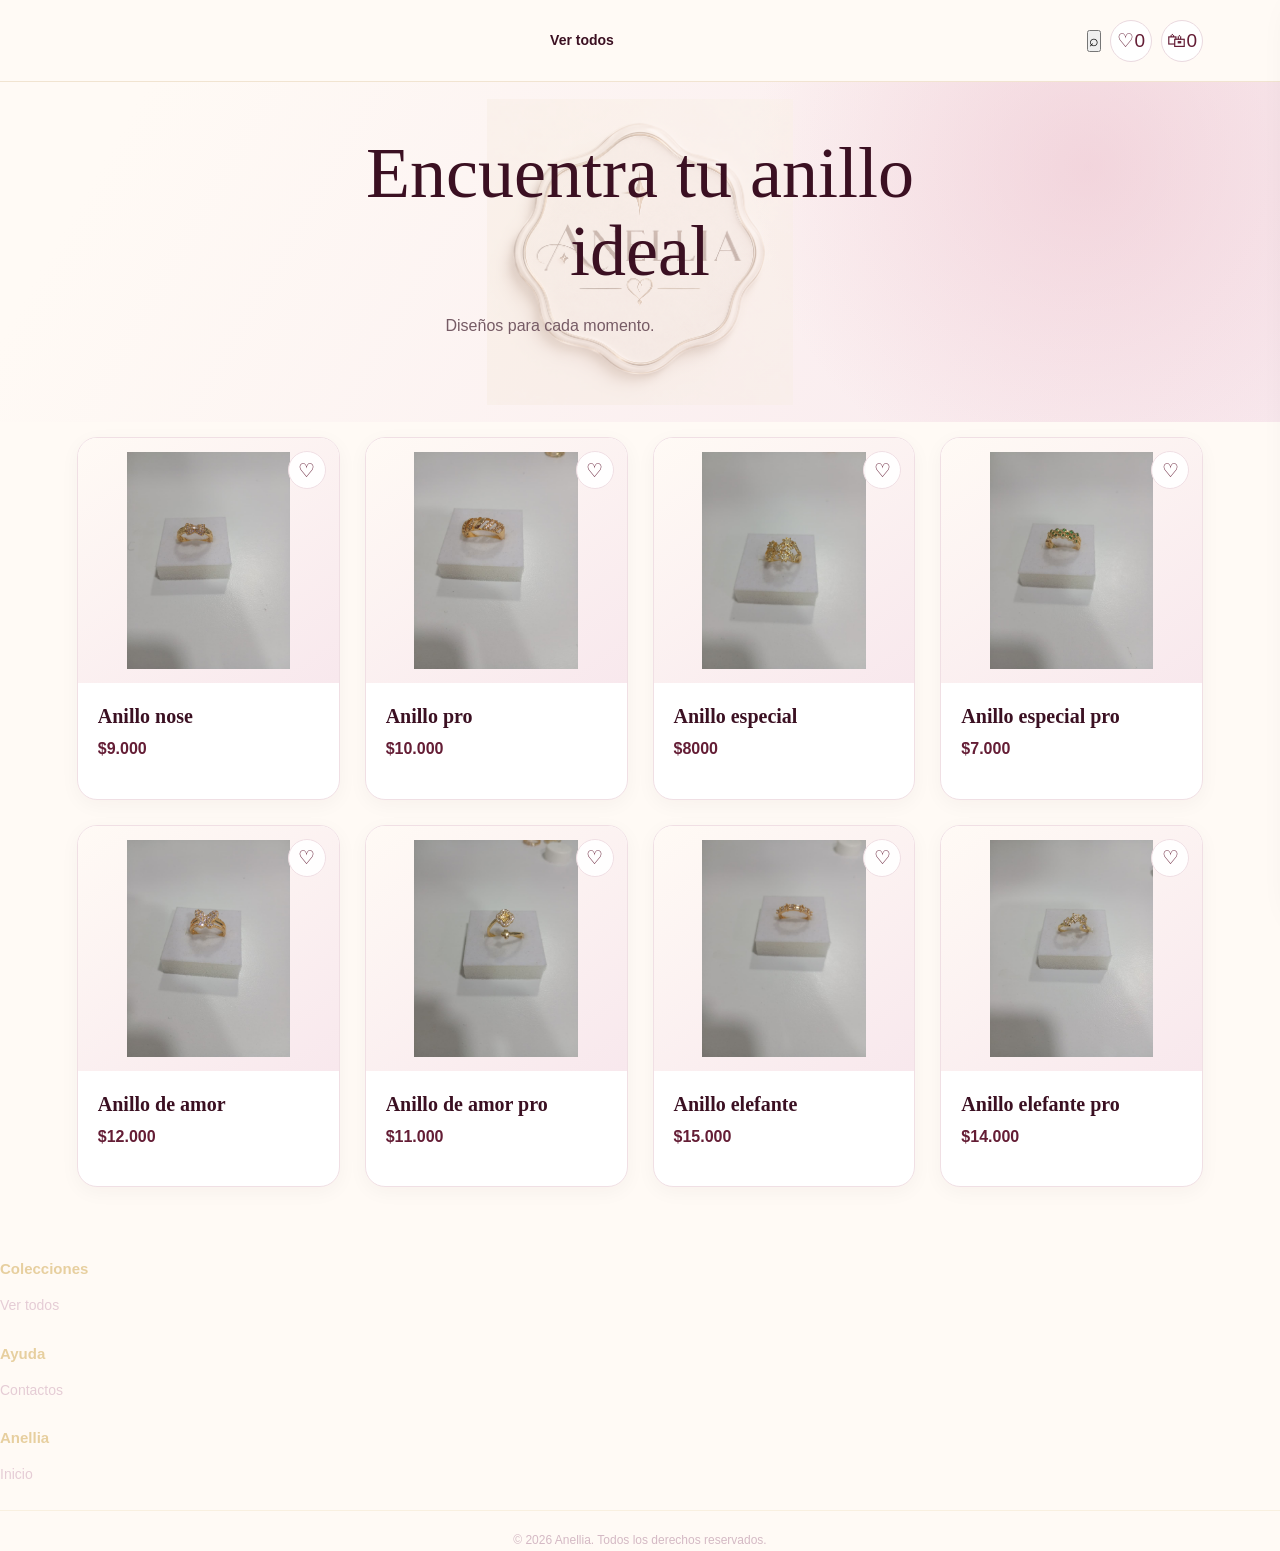
==== commit 8ddb5bd9: "Update index.html" ====
--- a/index.html
+++ b/index.html
@@ -78,7 +78,7 @@
 
         <!-- LOGO GRANDE DETRÁS DEL TEXTO -->
         <img
-            src="img/logo.png"
+            src="logo.png"
             alt=""
             class="hero-background-logo"
             aria-hidden="true"
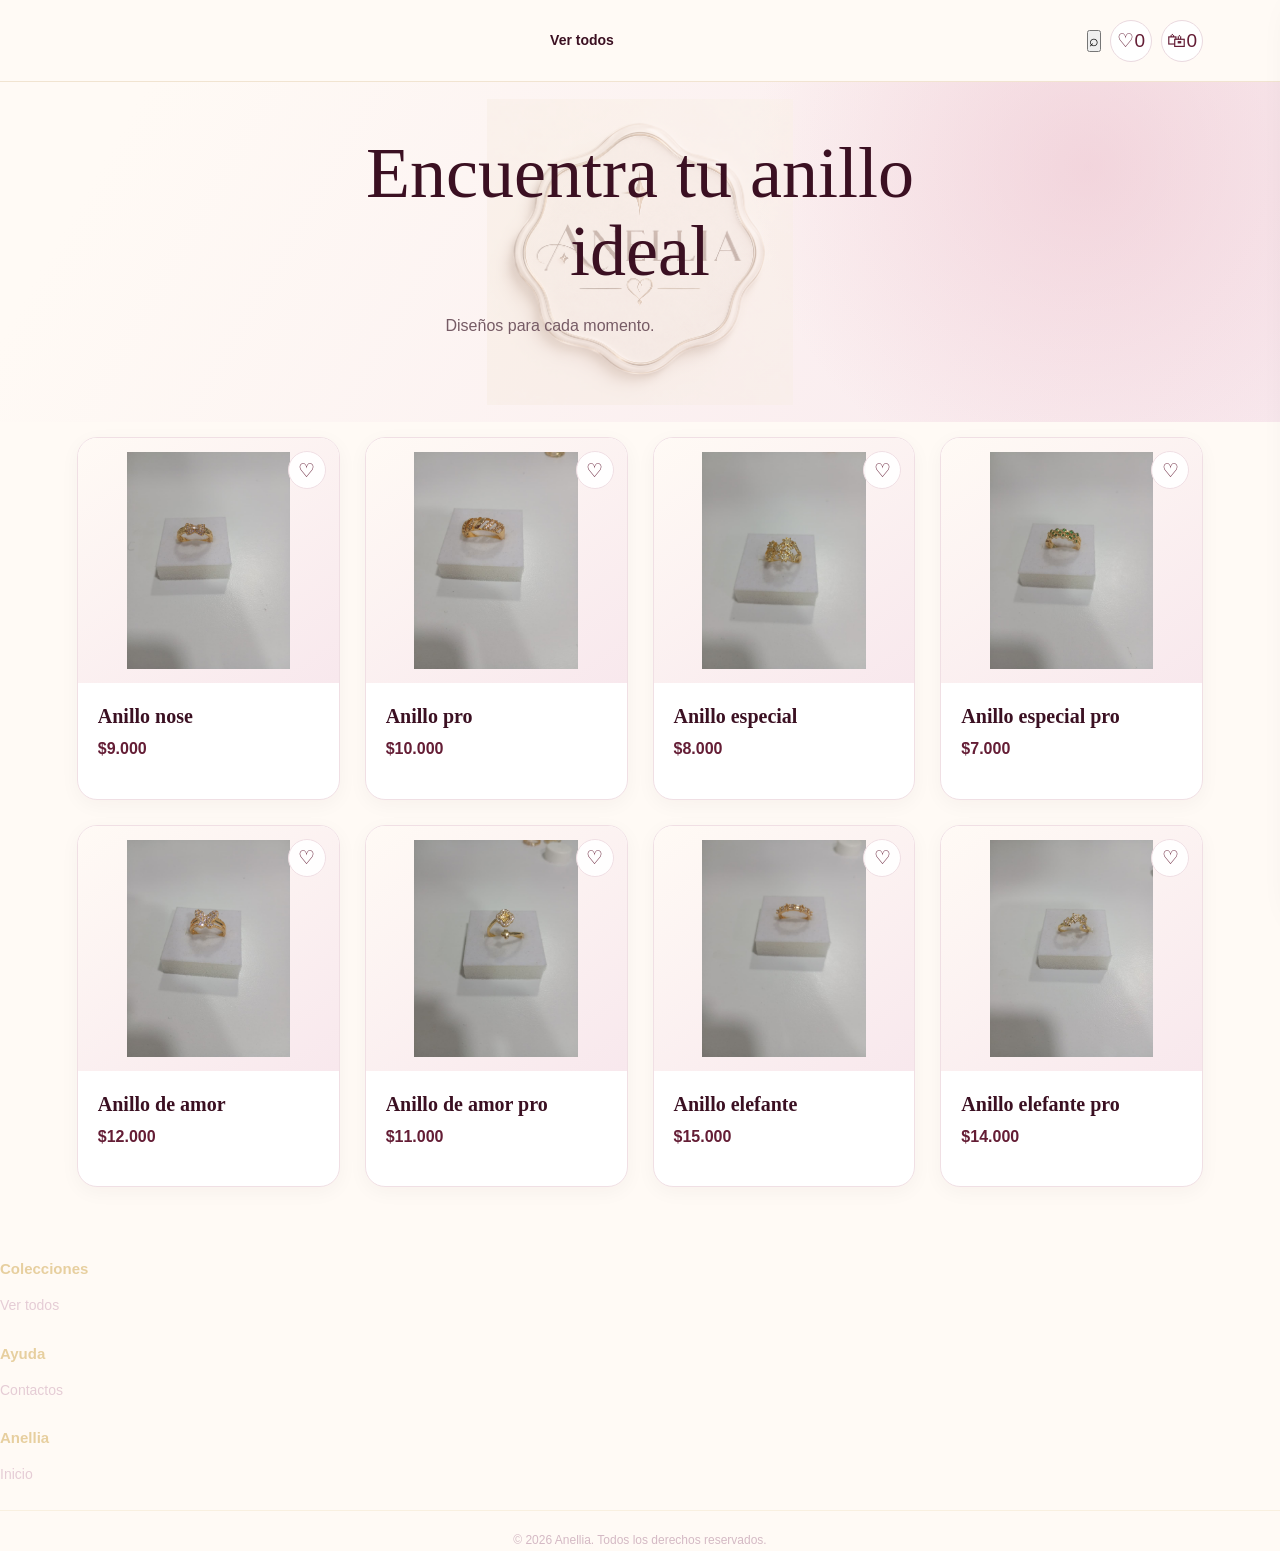
==== commit da29aea9: "Update index.html" ====
--- a/index.html
+++ b/index.html
@@ -1,3 +1,4 @@
+
 <!DOCTYPE html>
 <html lang="es">
 <head>
@@ -5,400 +6,285 @@
     <meta name="viewport" content="width=device-width, initial-scale=1.0">
     <title>Anellia | Anillos</title>
 
-    <!-- EmailJS -->
     <script src="https://cdn.jsdelivr.net/npm/@emailjs/browser@4/dist/email.min.js"></script>
-
     <link rel="stylesheet" href="style.css">
 </head>
 
 <body>
 
 <header class="header">
-
     <button class="menu-btn" id="menuBtn">☰</button>
-
-    <!-- LOGO ANELLIA -->
-    <div class="logo">
-    </div>
+    <div class="logo"></div>
 
     <nav class="nav">
         <a href="#" data-filter="todos">Ver todos</a>
     </nav>
 
     <div class="header-icons">
-
-        <!-- BUSCADOR -->
         <button id="searchBtn">⌕</button>
-
-        <!-- FAVORITOS -->
         <button id="favoritesBtn" class="icon-btn">
-            ♡
-            <span id="favoritesCount">0</span>
+            ♡ <span id="favoritesCount">0</span>
         </button>
-
-        <!-- BOLSA -->
         <button id="cartBtn" class="icon-btn">
-            🛍
-            <span id="cartCount">0</span>
+            🛍 <span id="cartCount">0</span>
         </button>
-
-    </div>
-
+    </div>
 </header>
 
-
-<!-- BUSCADOR -->
 <div class="search-box" id="searchBox">
-    <input
-        type="text"
-        id="searchInput"
-        placeholder="Buscar un anillo..."
-    >
-</div>
-
-
-<!-- MENÚ LATERAL -->
+    <input type="text" id="searchInput" placeholder="Buscar un anillo...">
+</div>
+
 <div class="overlay" id="overlay"></div>
 
 <aside class="side-menu" id="sideMenu">
-
     <button class="close-menu" id="closeMenu">×</button>
-
     <h2>ANELLIA</h2>
-
     <a href="#" data-filter="todos">Ver todos</a>
-
 </aside>
 
-
 <main>
-
-    <!-- PRESENTACIÓN PRINCIPAL CON LOGO DE FONDO -->
     <section class="hero hero-logo-bg">
-
-        <!-- LOGO GRANDE DETRÁS DEL TEXTO -->
-        <img
-            src="logo.png"
-            alt=""
-            class="hero-background-logo"
-            aria-hidden="true"
-        >
-
-        <!-- TEXTO PRINCIPAL -->
+        <img src="logo.png" alt="" class="hero-background-logo" aria-hidden="true">
         <div class="hero-content">
             <h1>Encuentra tu anillo ideal</h1>
             <p>Diseños para cada momento.</p>
         </div>
-
     </section>
 
-
-    <!-- PRODUCTOS -->
     <section class="products" id="products">
 
-        <!-- ANILLO 1 -->
-        <article
-            class="product-card"
-            data-name="Anillo nose"
-            data-price="9000"
-            data-image="anillo 1.jpeg"
-        >
-
-            <button class="favorite-btn">♡</button>
-
+        <article class="product-card" data-name="Anillo nose" data-price="9000" data-image="anillo 1.jpeg">
+            <button class="favorite-btn">♡</button>
             <img src="anillo 1.jpeg" alt="Anillo Aura">
-
             <div class="product-info">
                 <h3>Anillo nose</h3>
                 <p>$9.000</p>
             </div>
-
-        </article>
-
-
-        <!-- ANILLO 2 -->
-        <article
-            class="product-card"
-            data-name="Anillo nose pro"
-            data-price="10000"
-            data-image="anillo 2.jpeg"
-        >
-
-            <button class="favorite-btn">♡</button>
-
+        </article>
+
+        <article class="product-card" data-name="Anillo nose pro" data-price="10000" data-image="anillo 2.jpeg">
+            <button class="favorite-btn">♡</button>
             <img src="anillo 2.jpeg" alt="Anillo Nova">
-
             <div class="product-info">
                 <h3>Anillo pro</h3>
                 <p>$10.000</p>
             </div>
-
-        </article>
-
-
-        <!-- ANILLO 3 -->
-        <article
-            class="product-card"
-            data-name="Anillo especial"
-            data-price="8000"
-            data-image="anillo3.jpeg"
-        >
-
-            <button class="favorite-btn">♡</button>
-
+        </article>
+
+        <article class="product-card" data-name="Anillo especial" data-price="8000" data-image="anillo3.jpeg">
+            <button class="favorite-btn">♡</button>
             <img src="anillo3.jpeg" alt="Anillo Luna">
-
             <div class="product-info">
                 <h3>Anillo especial</h3>
-                <p>$8000</p>
-            </div>
-
-        </article>
-
-
-        <!-- ANILLO 4 -->
-        <article
-            class="product-card"
-            data-name="Anillo especial pro"
-            data-price="7000"
-            data-image="anillo 4.jpeg"
-        >
-
-            <button class="favorite-btn">♡</button>
-
+                <p>$8.000</p>
+            </div>
+        </article>
+
+        <article class="product-card" data-name="Anillo especial pro" data-price="7000" data-image="anillo 4.jpeg">
+            <button class="favorite-btn">♡</button>
             <img src="anillo 4.jpeg" alt="Anillo Élite">
-
             <div class="product-info">
                 <h3>Anillo especial pro</h3>
                 <p>$7.000</p>
             </div>
-
-        </article>
-
-
-        <!-- ANILLO 5 -->
-        <article
-            class="product-card"
-            data-name="Anillo de amor"
-            data-price="12000"
-            data-image="anillo 5.jpeg"
-        >
-
-            <button class="favorite-btn">♡</button>
-
+        </article>
+
+        <article class="product-card" data-name="Anillo de amor" data-price="12000" data-image="anillo 5.jpeg">
+            <button class="favorite-btn">♡</button>
             <img src="anillo 5.jpeg" alt="Anillo Sol">
-
             <div class="product-info">
                 <h3>Anillo de amor</h3>
                 <p>$12.000</p>
             </div>
-
-        </article>
-
-
-        <!-- ANILLO 6 -->
-        <article
-            class="product-card"
-            data-name="Anillo de amor pro"
-            data-price="11000"
-            data-image="anillo 6.jpeg"
-        >
-
-            <button class="favorite-btn">♡</button>
-
+        </article>
+
+        <article class="product-card" data-name="Anillo de amor pro" data-price="11000" data-image="anillo 6.jpeg">
+            <button class="favorite-btn">♡</button>
             <img src="anillo 6.jpeg" alt="Anillo Vértice">
-
             <div class="product-info">
                 <h3>Anillo de amor pro</h3>
                 <p>$11.000</p>
             </div>
-
-        </article>
-
-
-        <!-- ANILLO 7 -->
-        <article
-            class="product-card"
-            data-name="Anillo elefante"
-            data-price="15000"
-            data-image="anillo 7.jpeg"
-        >
-
-            <button class="favorite-btn">♡</button>
-
+        </article>
+
+        <article class="product-card" data-name="Anillo elefante" data-price="15000" data-image="anillo 7.jpeg">
+            <button class="favorite-btn">♡</button>
             <img src="anillo 7.jpeg" alt="Anillo Brisa">
-
             <div class="product-info">
                 <h3>Anillo elefante</h3>
                 <p>$15.000</p>
             </div>
-
-        </article>
-
-
-        <!-- ANILLO 8 -->
-        <article
-            class="product-card"
-            data-name="Anillo elefante pro"
-            data-price="14000"
-            data-image="anillo 8.jpeg"
-        >
-
-            <button class="favorite-btn">♡</button>
-
+        </article>
+
+        <article class="product-card" data-name="Anillo elefante pro" data-price="14000" data-image="anillo 8.jpeg">
+            <button class="favorite-btn">♡</button>
             <img src="anillo 8.jpeg" alt="Anillo elefante pro">
-
             <div class="product-info">
                 <h3>Anillo elefante pro</h3>
                 <p>$14.000</p>
             </div>
-
         </article>
 
     </section>
-
 </main>
 
-
-<!-- MODAL PRODUCTO -->
+<!-- MODAL DEL ANILLO -->
 <div class="modal" id="productModal">
-
     <div class="modal-content product-modal">
-
-        <button class="modal-close" data-close="productModal">
-            ×
-        </button>
+        <button class="modal-close" data-close="productModal">×</button>
 
         <div class="product-modal-image">
             <img id="modalProductImage" src="" alt="">
         </div>
 
         <div class="product-modal-info">
-
             <h2 id="modalProductName"></h2>
-
             <p class="modal-price" id="modalProductPrice"></p>
 
-            <h4>Elije una talla</h4>
-
+            <h4>Elige una talla</h4>
             <div class="sizes">
-
                 <button class="size-btn" data-size="7">7</button>
-
-
                 <button class="size-btn" data-size="12">9</button>
-
-            </div>
-
-            <p class="size-warning" id="sizeWarning">
-                Selecciona una talla.
-            </p>
-
-            <!-- PERSONALIZACIÓN -->
+            </div>
+
+            <p class="size-warning" id="sizeWarning">Selecciona una talla.</p>
+
             <div class="personalization">
-
-                <h4>haz tu regalo mas especial</h4>
-
-                <input
-                    type="text"
-                    id="personalizationInput"
-                    maxlength="25"
-                    placeholder="frase para la targeta (máx. 25 letras)"
-                    autocomplete="off"
-
-
-                ><small>
-                 la fecha ira en la parte trasera de la targeta
-                </small
-               
-                ><input
-                    type="text"
-                    id="personalizationInput"
-                    maxlength="8"
-                    placeholder="fecha (opcional)"
-                    autocomplete="on"
-
-            ></div>
-
-            <!-- BOTÓN PEDIR -->
-            <button class="order-btn" id="orderBtn">
-                Pedir
-            </button>
-
-        </div>
-
-    </div>
-
-</div>
-
-
-<!-- MODAL REGISTRO -->
+                <h4>Haz tu regalo más especial</h4>
+
+                <label for="personalizationInput">Frase para la tarjeta</label>
+                <input type="text" id="personalizationInput"
+                       maxlength="50"
+                       placeholder="Escribe tu frase (máx. 50 caracteres)"
+                       autocomplete="off">
+
+                <small>La fecha irá en la parte trasera de la tarjeta.</small>
+
+                <label for="personalizationDate">Fecha (opcional)</label>
+                <input type="text" id="personalizationDate"
+                       maxlength="10"
+                       placeholder="Ej. 17/10/2026"
+                       autocomplete="off">
+            </div>
+
+            <button class="order-btn" id="orderBtn">Pedir</button>
+        </div>
+    </div>
+</div>
+
+<!-- NUEVA PANTALLA: CAJAS Y TARJETAS -->
+<div class="modal" id="presentationModal" aria-hidden="true">
+    <div class="modal-content presentation-modal">
+        <button class="modal-close" data-close="presentationModal" aria-label="Cerrar">×</button>
+
+        <h2>Elige la presentación de tu regalo 🎁</h2>
+        <p>Selecciona una caja y un diseño para tu tarjeta.</p>
+
+        <h3 class="choice-heading">Tipos de caja</h3>
+
+        <div class="choice-grid" id="boxChoices">
+            <button type="button" class="design-option"
+                    data-value="Sin caja" aria-pressed="false">
+                <span class="box-preview box-none">♡</span>
+                <strong>Sin caja</strong>
+                <small>Sin costo adicional</small>
+            </button>
+
+            <button type="button" class="design-option"
+                    data-value="Cajita clásica" aria-pressed="false">
+                <span class="box-preview box-classic">🎁</span>
+                <strong>Cajita clásica</strong>
+                <small>Precio: ???</small>
+            </button>
+
+            <button type="button" class="design-option"
+                    data-value="Cajita romántica" aria-pressed="false">
+                <span class="box-preview box-romantic">♡</span>
+                <strong>Cajita romántica</strong>
+                <small>Precio: ???</small>
+            </button>
+
+            <button type="button" class="design-option"
+                    data-value="Cajita premium" aria-pressed="false">
+                <span class="box-preview box-premium">✧</span>
+                <strong>Cajita premium</strong>
+                <small>Precio: ???</small>
+            </button>
+        </div>
+
+        <h3 class="choice-heading">Diseños de tarjeta</h3>
+
+        <div class="choice-grid" id="cardChoices">
+            <button type="button" class="design-option"
+                    data-value="Minimalista" aria-pressed="false">
+                <span class="card-preview card-minimal">Con cariño</span>
+                <strong>Minimalista</strong>
+                <small>Letra sencilla</small>
+            </button>
+
+            <button type="button" class="design-option"
+                    data-value="Romántica" aria-pressed="false">
+                <span class="card-preview card-romantic">Para ti ♡</span>
+                <strong>Romántica</strong>
+                <small>Letra cursiva</small>
+            </button>
+
+            <button type="button" class="design-option"
+                    data-value="Elegante" aria-pressed="false">
+                <span class="card-preview card-elegant">Con amor</span>
+                <strong>Elegante</strong>
+                <small>Letra clásica</small>
+            </button>
+        </div>
+
+        <p id="presentationWarning" class="selection-warning" aria-live="polite">
+            Selecciona una caja y una tarjeta.
+        </p>
+
+        <button type="button" class="order-btn" id="continueToRegister">
+            Continuar con mis datos
+        </button>
+
+        <button type="button" class="secondary-btn" id="backToProduct">
+            Volver al anillo
+        </button>
+    </div>
+</div>
+
+<!-- DATOS DEL CLIENTE Y CONFIRMACIÓN -->
 <div class="modal" id="registerModal">
-
     <div class="modal-content register-modal">
-
-        <button class="modal-close" data-close="registerModal">
-            ×
-        </button>
+        <button class="modal-close" data-close="registerModal">×</button>
 
         <div id="registerContent">
-
             <h2>Completa tu pedido</h2>
-
-            <p>
-                Déjanos tus datos para poder contactarte.
-            </p>
+            <p>Déjanos tus datos para poder contactarte.</p>
 
             <form id="registerForm">
-
-                <input
-                    type="text"
-                    id="customerName"
-                    placeholder="Nombre completo"
-                    required
-                >
-
-                <input
-                    type="tel"
-                    id="customerPhone"
-                    placeholder="Número de teléfono"
-                    required
-                >
-
-                <input
-                    type="email"
-                    id="customerEmail"
-                    placeholder="Correo electrónico"
-                    required
-                >
-
-                <input
-                    type="text"
-                    id="customerAddress"
-                    placeholder="Dirección"
-                    required
-                >
+                <input type="text" id="customerName"
+                       placeholder="Nombre completo" required>
+
+                <input type="tel" id="customerPhone"
+                       placeholder="Número de teléfono" required>
+
+                <input type="email" id="customerEmail"
+                       placeholder="Correo electrónico" required>
+
+                <input type="text" id="customerAddress"
+                       placeholder="Dirección" required>
 
                 <button type="submit" class="order-btn">
                     Completar pedido
                 </button>
-
             </form>
-
-        </div>
-
-        <!-- MENSAJE FINAL -->
-        <div id="successMessage" class="success-message hidden">
-
-            <div class="success-icon">
-                ✓
-            </div>
-
+        </div>
+
+        <div id="successMessage" class="success-message hidden" hidden>
+            <div class="success-icon">✓</div>
             <h2>¡Gracias por tu pedido! 💍</h2>
 
-            <p>
-                Ya nos llegó tu pedido y estamos revisando todo.
-            </p>
+            <p>Ya nos llegó tu pedido y estamos revisando todo.</p>
 
             <p>
                 <strong>Ten un poquito de paciencia 😊</strong>,
@@ -411,121 +297,61 @@
                 <strong id="registeredPhone"></strong>
             </p>
 
-            <button id="finishBtn" class="order-btn">
-                Finalizar
-            </button>
-
-        </div>
-
-    </div>
-
-</div>
-
-
-<!-- MODAL FAVORITOS -->
+            <button id="finishBtn" class="order-btn">Finalizar</button>
+        </div>
+    </div>
+</div>
+
+<!-- FAVORITOS -->
 <div class="modal" id="favoritesModal">
-
     <div class="modal-content list-modal">
-
-        <button class="modal-close" data-close="favoritesModal">
-            ×
-        </button>
-
+        <button class="modal-close" data-close="favoritesModal">×</button>
         <h2>❤️ Mis favoritos</h2>
-
         <div id="favoritesList"></div>
-
-    </div>
-
-</div>
-
-
-<!-- MODAL BOLSA -->
+    </div>
+</div>
+
+<!-- BOLSA -->
 <div class="modal" id="cartModal">
-
     <div class="modal-content list-modal">
-
-        <button class="modal-close" data-close="cartModal">
-            ×
-        </button>
-
+        <button class="modal-close" data-close="cartModal">×</button>
         <h2>🛍️ Mis pedidos</h2>
-
         <div id="cartList"></div>
-
-    </div>
-
-</div>
-
-
-<!-- MODAL CONTACTO -->
+    </div>
+</div>
+
+<!-- CONTACTO -->
 <div class="modal" id="contactModal">
-
     <div class="modal-content contact-modal">
-
-        <button class="modal-close" data-close="contactModal">
-            ×
-        </button>
-
+        <button class="modal-close" data-close="contactModal">×</button>
         <h2>Contactos</h2>
-
-        <p>
-            Si necesitas ayuda, puedes comunicarte con nosotros:
-        </p>
-
+        <p>Si necesitas ayuda, puedes comunicarte con nosotros:</p>
         <a href="tel:3002288435">📱 300 228 8435</a>
-
         <a href="tel:3009586763">📱 300 958 6763</a>
-
         <a href="tel:3332511442">📱 333 251 1442</a>
-
-    </div>
-
-</div>
-
+    </div>
+</div>
 
 <!-- PIE DE PÁGINA -->
 <footer>
-
     <div class="footer-column">
-
         <h3>Colecciones</h3>
-
-        <a href="#" data-filter="todos">
-            Ver todos
-        </a>
-
+        <a href="#" data-filter="todos">Ver todos</a>
     </div>
 
     <div class="footer-column">
-
         <h3>Ayuda</h3>
-
-        <a href="#" id="footerContact">
-            Contactos
-        </a>
-
+        <a href="#" id="footerContact">Contactos</a>
     </div>
 
     <div class="footer-column">
-
         <h3>Anellia</h3>
-
-        <a href="#" id="footerHome">
-            Inicio
-        </a>
-
-    </div>
-
-    <p class="copyright">
-        © 2026 Anellia. Todos los derechos reservados.
-    </p>
-
+        <a href="#" id="footerHome">Inicio</a>
+    </div>
+
+    <p class="copyright">© 2026 Anellia. Todos los derechos reservados.</p>
 </footer>
 
-
-<!-- JAVASCRIPT -->
 <script src="script.js"></script>
-
 </body>
 </html>
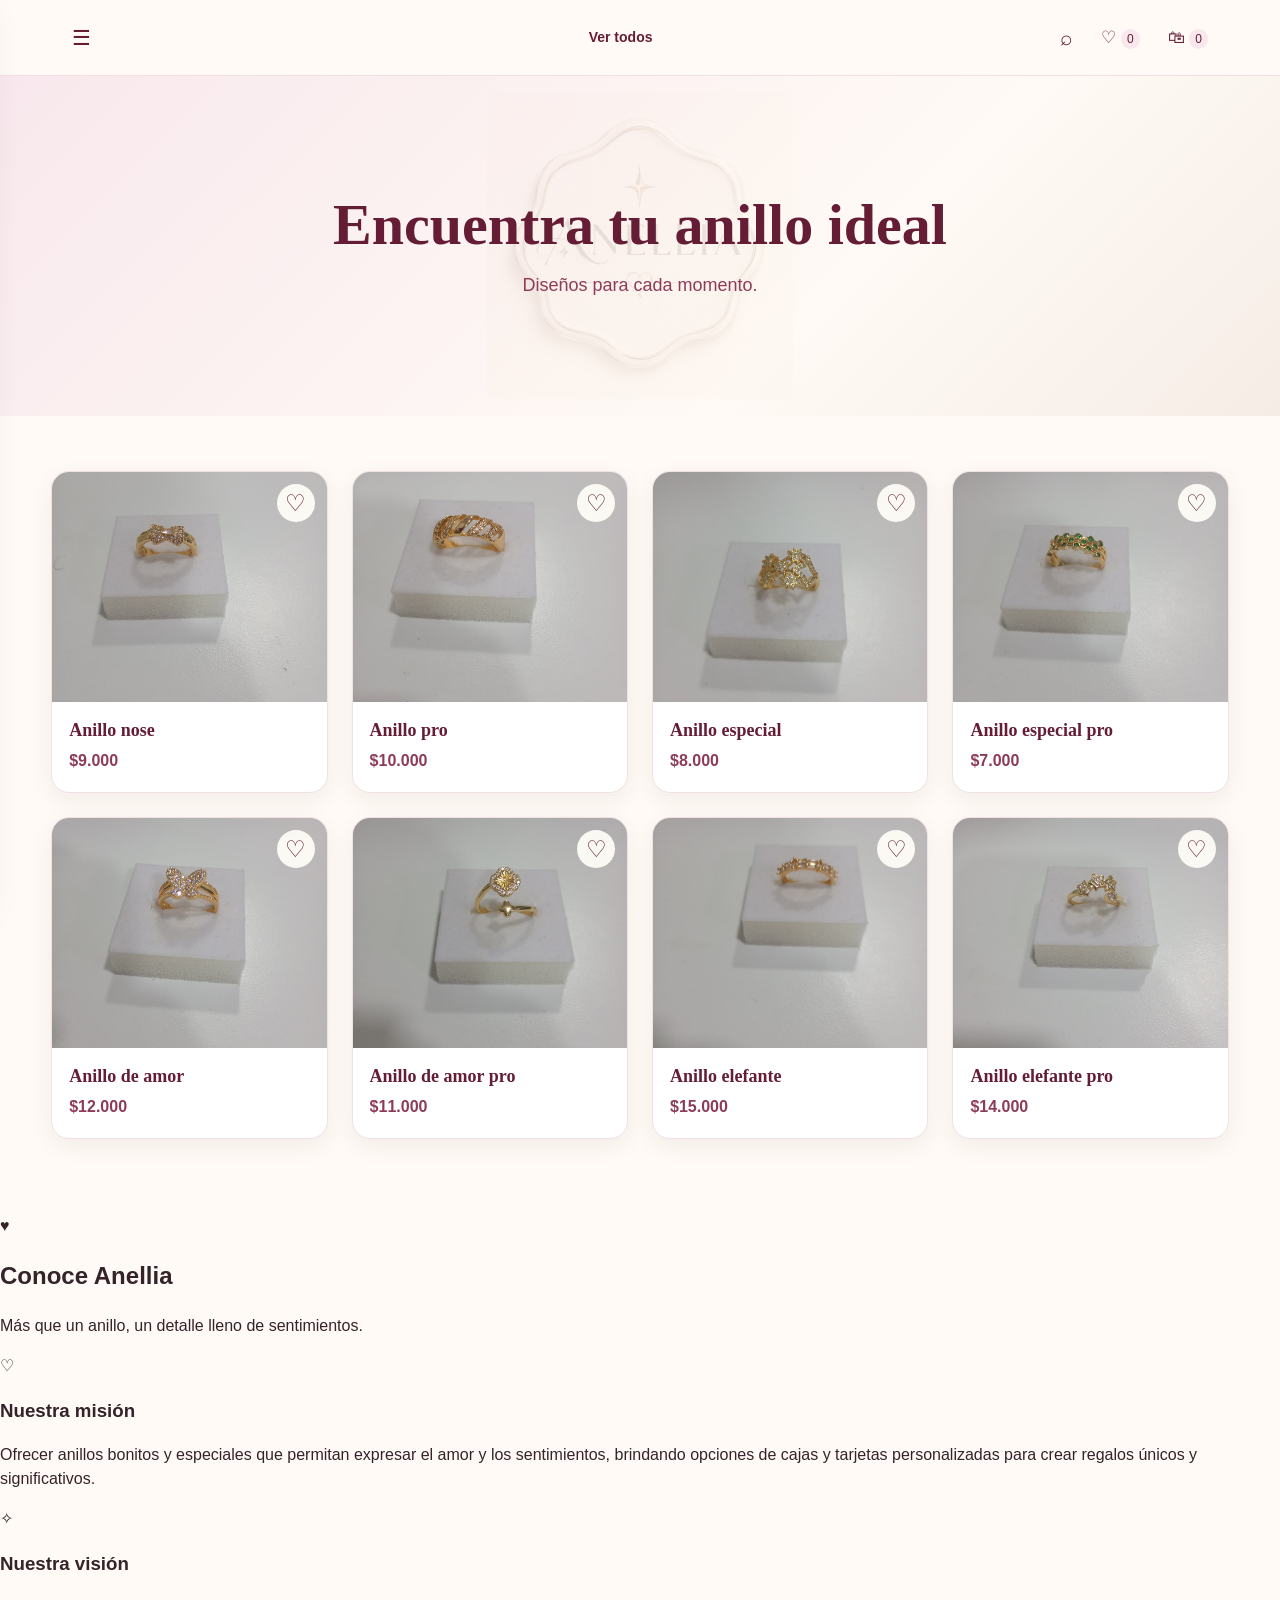
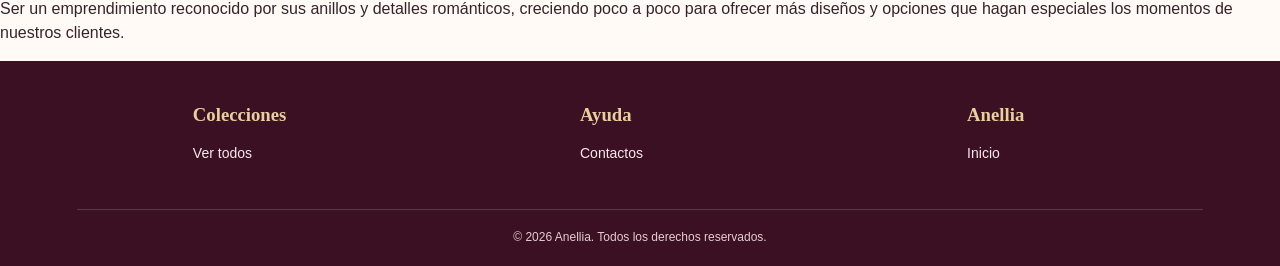
==== commit 814ee384: "Update index.html" ====
--- a/index.html
+++ b/index.html
@@ -332,8 +332,39 @@
     </div>
 </div>
 
-<!-- PIE DE PÁGINA -->
-<footer>
+<section class="mission-vision" id="nosotros">
+    <div class="mission-vision-heading">
+        <span>♥</span>
+        <h2>Conoce Anellia</h2>
+        <p>Más que un anillo, un detalle lleno de sentimientos.</p>
+    </div>
+
+    <div class="mission-vision-container">
+        <article class="mission-card">
+            <div class="mission-icon">♡</div>
+            <h3>Nuestra misión</h3>
+            <p>
+                Ofrecer anillos bonitos y especiales que permitan expresar
+                el amor y los sentimientos, brindando opciones de cajas y
+                tarjetas personalizadas para crear regalos únicos y
+                significativos.
+            </p>
+        </article>
+
+        <article class="vision-card">
+            <div class="mission-icon">✧</div>
+            <h3>Nuestra visión</h3>
+            <p>
+                Ser un emprendimiento reconocido por sus anillos y detalles
+                románticos, creciendo poco a poco para ofrecer más diseños
+                y opciones que hagan especiales los momentos de nuestros
+                clientes.
+            </p>
+        </article>
+    </div>
+</section>
+
+    <footer>
     <div class="footer-column">
         <h3>Colecciones</h3>
         <a href="#" data-filter="todos">Ver todos</a>
--- a/style.css
+++ b/style.css
@@ -1,1338 +1,960 @@
-/* ========================================
-   ANELLIA — DISEÑO ROMÁNTICO Y ELEGANTE
-   Colores: vino, rosa, crema y dorado
-======================================== */
 
 :root {
-  --wine: #641d35;
-  --wine-dark: #3b1022;
-  --wine-light: #8d3c58;
-  --rose: #e9b8c6;
-  --rose-light: #f8e8ed;
-  --cream: #fffaf5;
-  --cream-dark: #f5ece5;
-  --gold: #c5a064;
-  --gold-light: #e7cf9f;
-  --white: #ffffff;
-  --text: #35232a;
-  --muted: #8a747b;
-  --shadow: 0 12px 35px rgba(59, 16, 34, 0.10);
-  --radius: 20px;
-  --transition: 0.3s ease;
+    --wine: #641d35;
+    --wine-dark: #3b1022;
+    --wine-light: #8d3c58;
+    --rose: #e9b8c6;
+    --rose-light: #f8e8ed;
+    --cream: #fffaf5;
+    --cream-dark: #f5ece5;
+    --white: #fff;
+    --text: #35232a;
+    --muted: #8a747b;
+    --shadow: 0 12px 35px rgba(59, 16, 34, .10);
+    --radius: 20px;
+    --transition: .3s ease;
 }
 
 * {
-  box-sizing: border-box;
-  margin: 0;
-  padding: 0;
+    box-sizing: border-box;
 }
 
 html {
-  scroll-behavior: smooth;
+    scroll-behavior: smooth;
 }
 
 body {
-  font-family: "Segoe UI", Arial, sans-serif;
-  background: var(--cream);
-  color: var(--text);
-  line-height: 1.6;
-  overflow-x: hidden;
-}
-
-body,
-button,
-input,
-textarea {
-  font-family: "Segoe UI", Arial, sans-serif;
-}
-
-button,
-input,
-textarea {
-  font-size: inherit;
+    margin: 0;
+    background: var(--cream);
+    color: var(--text);
+    font-family: Arial, Helvetica, sans-serif;
+    line-height: 1.5;
+}
+
+button, input, textarea {
+    font: inherit;
+}
+
+button, a {
+    -webkit-tap-highlight-color: transparent;
 }
 
 button {
-  cursor: pointer;
+    cursor: pointer;
+}
+
+a {
+    color: inherit;
+    text-decoration: none;
+}
+
+img {
+    display: block;
+    max-width: 100%;
 }
 
 button:focus-visible,
 a:focus-visible,
-input:focus-visible,
-textarea:focus-visible {
-  outline: 2px solid var(--gold);
-  outline-offset: 3px;
-}
-
-a {
-  color: inherit;
-  text-decoration: none;
-}
-
-img {
-  display: block;
-  max-width: 100%;
-}
-
-[hidden] {
-  display: none !important;
-}
-
-/* ========================================
-   ENCABEZADO
-======================================== */
+input:focus-visible {
+    outline: 3px solid var(--gold, #c5a064);
+    outline-offset: 3px;
+}
+
+/* ENCABEZADO */
 
 .header {
-  width: 100%;
-  min-height: 82px;
-  padding: 14px 6%;
-  display: flex;
-  align-items: center;
-  justify-content: space-between;
-  gap: 22px;
-  background: rgba(255, 250, 245, 0.97);
-  border-bottom: 1px solid rgba(197, 160, 100, 0.25);
-  position: sticky;
-  top: 0;
-  z-index: 100;
-  backdrop-filter: blur(12px);
+    height: 76px;
+    padding: 0 clamp(16px, 5vw, 70px);
+    display: flex;
+    align-items: center;
+    gap: 25px;
+    background: rgba(255, 250, 245, .97);
+    border-bottom: 1px solid #f0dfe5;
+    position: sticky;
+    top: 0;
+    z-index: 100;
 }
 
 .logo {
-  display: flex;
-  align-items: center;
-  gap: 10px;
-  color: var(--wine);
-  font-size: 27px;
-  font-weight: 800;
-  letter-spacing: 1px;
-  flex-shrink: 0;
-}
-
-.logo-img {
-  width: 43px;
-  height: 43px;
-  object-fit: contain;
-  border-radius: 50%;
+    width: 65px;
+    min-width: 30px;
 }
 
 .nav {
-  display: flex;
-  align-items: center;
-  justify-content: center;
-  gap: 28px;
-}
-
-.nav a {
-  color: var(--wine-dark);
-  font-size: 14px;
-  font-weight: 600;
-  transition: color var(--transition);
-}
-
-.nav a:hover {
-  color: var(--gold);
+    display: flex;
+    gap: 24px;
+    margin: auto;
+}
+
+.nav a,
+.side-menu a,
+.footer-column a {
+    font-size: 14px;
+    color: var(--wine);
+    font-weight: 700;
+}
+
+.nav a:hover,
+.footer-column a:hover {
+    color: #c5a064;
 }
 
 .header-icons {
-  display: flex;
-  align-items: center;
-  gap: 9px;
-}
-
-.icon-btn,
+    display: flex;
+    align-items: center;
+    gap: 12px;
+}
+
+.header button,
+.header-icons button {
+    border: 0;
+    background: transparent;
+    color: var(--wine);
+    font-size: 21px;
+    padding: 8px;
+}
+
+.header-icons .icon-btn {
+    font-size: 17px;
+    white-space: nowrap;
+}
+
+.icon-btn span {
+    font-size: 12px;
+    background: var(--rose-light);
+    border-radius: 20px;
+    padding: 3px 6px;
+}
+
 .menu-btn {
-  width: 42px;
-  height: 42px;
-  display: inline-flex;
-  justify-content: center;
-  align-items: center;
-  border: 1px solid #ead9df;
-  border-radius: 50%;
-  background: var(--white);
-  color: var(--wine);
-  font-size: 19px;
-  transition: all var(--transition);
-}
-
-.icon-btn:hover,
-.menu-btn:hover {
-  background: var(--wine);
-  color: var(--white);
-  border-color: var(--wine);
-  transform: translateY(-2px);
-}
-
-.menu-btn {
-  display: none;
-}
-
-/* Buscador */
+    border: 0;
+    background: transparent;
+    color: var(--wine);
+    font-size: 23px;
+    padding: 8px;
+}
+
+/* BUSCADOR */
 
 .search-box {
-  display: none;
-  position: absolute;
-  top: 100%;
-  left: 0;
-  right: 0;
-  padding: 15px 6%;
-  background: var(--white);
-  border-bottom: 1px solid #ead9df;
-  box-shadow: var(--shadow);
+    display: none;
+    padding: 14px clamp(16px, 5vw, 70px);
+    background: var(--cream);
+    position: sticky;
+    top: 76px;
+    z-index: 90;
 }
 
 .search-box.active {
-  display: block;
+    display: block;
 }
 
 .search-box input {
-  width: 100%;
-  padding: 14px 18px;
-  border: 1px solid #e6ccd5;
-  border-radius: 30px;
-  background: var(--cream);
-  color: var(--text);
-  outline: none;
-}
-
-.search-box input:focus {
-  border-color: var(--gold);
-  box-shadow: 0 0 0 3px rgba(197, 160, 100, 0.15);
-}
-
-/* ========================================
-   MENÚ LATERAL
-======================================== */
+    width: 100%;
+    max-width: 500px;
+    padding: 13px 16px;
+    border: 1px solid #ead9df;
+    border-radius: 30px;
+    background: white;
+}
+
+/* MENÚ LATERAL */
 
 .overlay {
-  position: fixed;
-  inset: 0;
-  z-index: 190;
-  background: rgba(35, 10, 22, 0.55);
-  opacity: 0;
-  visibility: hidden;
-  transition: all var(--transition);
+    position: fixed;
+    inset: 0;
+    background: #210b16a8;
+    z-index: 190;
+    opacity: 0;
+    visibility: hidden;
+    transition: var(--transition);
 }
 
 .overlay.active {
-  opacity: 1;
-  visibility: visible;
+    opacity: 1;
+    visibility: visible;
 }
 
 .side-menu {
-  position: fixed;
-  top: 0;
-  right: 0;
-  width: min(350px, 88%);
-  height: 100%;
-  padding: 75px 28px 30px;
-  background: var(--cream);
-  z-index: 200;
-  transform: translateX(105%);
-  transition: transform var(--transition);
-  box-shadow: var(--shadow);
-  overflow-y: auto;
+    position: fixed;
+    left: 0;
+    top: 0;
+    bottom: 0;
+    width: min(310px, 85vw);
+    padding: 35px 25px;
+    background: var(--cream);
+    z-index: 200;
+    transform: translateX(-105%);
+    transition: var(--transition);
+    display: flex;
+    flex-direction: column;
+    gap: 22px;
+    box-shadow: var(--shadow);
 }
 
 .side-menu.active {
-  transform: translateX(0);
-}
-
-.side-menu a {
-  display: block;
-  padding: 15px 5px;
-  color: var(--wine);
-  font-weight: 600;
-  border-bottom: 1px solid #ead9df;
-}
-
-.side-menu a:hover {
-  color: var(--gold);
-  padding-left: 12px;
+    transform: translateX(0);
+}
+
+.side-menu h2 {
+    color: var(--wine);
+    letter-spacing: 5px;
 }
 
 .close-menu {
-  position: absolute;
-  top: 20px;
-  right: 22px;
-  width: 40px;
-  height: 40px;
-  border: 0;
-  border-radius: 50%;
-  background: var(--rose-light);
-  color: var(--wine);
-  font-size: 25px;
-}
-
-/* ========================================
-   PORTADA PRINCIPAL
-======================================== */
+    align-self: flex-end;
+    border: 0;
+    background: none;
+    font-size: 30px;
+    color: var(--wine);
+}
+
+/* PRESENTACIÓN PRINCIPAL */
 
 .hero {
-  min-height: 530px;
-  padding: 75px 8%;
-  display: flex;
-  align-items: center;
-  justify-content: space-between;
-  gap: 40px;
-  position: relative;
-  overflow: hidden;
-  background:
-    radial-gradient(circle at 85% 25%, rgba(233, 184, 198, 0.45), transparent 30%),
-    linear-gradient(120deg, #fffaf5 10%, #f8e8ed 100%);
+    position: relative;
+    min-height: 340px;
+    display: flex;
+    align-items: center;
+    justify-content: center;
+    text-align: center;
+    padding: 60px 22px;
+    overflow: hidden;
+    background: linear-gradient(
+        135deg,
+        #f8e8ed,
+        #fffaf5 65%,
+        #f5ece5
+    );
 }
 
 .hero-content {
-  max-width: 570px;
-  position: relative;
-  z-index: 2;
-}
-
-.hero-tag {
-  display: inline-block;
-  margin-bottom: 20px;
-  padding: 8px 17px;
-  border: 1px solid rgba(197, 160, 100, 0.55);
-  border-radius: 30px;
-  background: rgba(255, 255, 255, 0.65);
-  color: var(--wine);
-  font-size: 12px;
-  font-weight: 700;
-  letter-spacing: 2px;
-  text-transform: uppercase;
+    position: relative;
+    z-index: 1;
+    max-width: 700px;
 }
 
 .hero h1 {
-  margin-bottom: 22px;
-  color: var(--wine-dark);
-  font-family: Georgia, "Times New Roman", serif;
-  font-size: clamp(42px, 6vw, 72px);
-  font-weight: 500;
-  line-height: 1.08;
+    font-family: Georgia, serif;
+    font-size: clamp(32px, 5vw, 58px);
+    line-height: 1.12;
+    color: var(--wine);
+    margin: 0 0 14px;
 }
 
 .hero p {
-  max-width: 470px;
-  margin-bottom: 30px;
-  color: #765b65;
-  font-size: 16px;
-}
-
-.hero-button {
-  display: inline-flex;
-  align-items: center;
-  justify-content: center;
-  padding: 14px 28px;
-  border: 1px solid var(--wine);
-  border-radius: 30px;
-  background: var(--wine);
-  color: var(--white);
-  font-size: 14px;
-  font-weight: 700;
-  transition: all var(--transition);
-}
-
-.hero-button:hover {
-  background: var(--wine-dark);
-  border-color: var(--wine-dark);
-  transform: translateY(-3px);
-  box-shadow: 0 10px 22px rgba(100, 29, 53, 0.2);
-}
-
-.hero-decoration {
-  width: min(42%, 420px);
-  min-height: 340px;
-  display: flex;
-  justify-content: center;
-  align-items: center;
-  position: relative;
-}
-
-.hero-circle {
-  width: min(320px, 90%);
-  aspect-ratio: 1;
-  display: flex;
-  align-items: center;
-  justify-content: center;
-  border: 1px solid rgba(197, 160, 100, 0.7);
-  border-radius: 50%;
-  background: radial-gradient(circle, #fffaf5 10%, #f0d4de 70%, #e5b8c7);
-  box-shadow:
-    inset 0 0 0 12px rgba(255, 255, 255, 0.35),
-    0 20px 55px rgba(100, 29, 53, 0.12);
-}
-
-.hero-circle img {
-  width: 75%;
-  height: 75%;
-  object-fit: contain;
-}
-
-.hero-star {
-  position: absolute;
-  color: var(--gold);
-  font-size: 35px;
-}
-
-.hero-star:nth-of-type(1) {
-  top: 30px;
-  right: 10px;
-}
-
-.hero-star:nth-of-type(2) {
-  bottom: 35px;
-  left: 5px;
-  font-size: 24px;
-}
-
-.hero-caption {
-  position: absolute;
-  right: 0;
-  bottom: 5px;
-  color: var(--wine);
-  font-family: Georgia, serif;
-  font-size: 15px;
-  font-style: italic;
-}
-
-/* ========================================
-   INTRODUCCIÓN Y SECCIONES
-======================================== */
-
-.intro-section {
-  max-width: 850px;
-  margin: 0 auto;
-  padding: 70px 25px 35px;
-  text-align: center;
-}
-
-.section-eyebrow {
-  display: block;
-  margin-bottom: 12px;
-  color: var(--gold);
-  font-size: 12px;
-  font-weight: 800;
-  letter-spacing: 3px;
-  text-transform: uppercase;
-}
-
-.intro-section h2,
-.collection-toolbar h2 {
-  margin-bottom: 15px;
-  color: var(--wine-dark);
-  font-family: Georgia, "Times New Roman", serif;
-  font-size: clamp(30px, 4vw, 43px);
-  font-weight: 500;
-  line-height: 1.2;
-}
-
-.intro-section p {
-  max-width: 680px;
-  margin: 0 auto;
-  color: var(--muted);
-  font-size: 15px;
-}
-
-/* ========================================
-   COLECCIÓN Y FILTROS
-======================================== */
-
-.collection-toolbar {
-  padding: 30px 6% 25px;
-  text-align: center;
-}
-
-.collection-filters {
-  margin-top: 25px;
-  display: flex;
-  justify-content: center;
-  flex-wrap: wrap;
-  gap: 10px;
-}
-
-.filter-chip {
-  padding: 10px 23px;
-  border: 1px solid #e6ccd5;
-  border-radius: 30px;
-  background: var(--white);
-  color: var(--wine);
-  font-size: 13px;
-  font-weight: 600;
-  transition: all var(--transition);
-}
-
-.filter-chip:hover,
-.filter-chip.active,
-.filter-chip[aria-pressed="true"] {
-  border-color: var(--wine);
-  background: var(--wine);
-  color: var(--white);
-}
-
-/* ========================================
-   PRODUCTOS
-======================================== */
+    font-size: 18px;
+    color: var(--wine-light);
+    margin: 0;
+}
+
+.hero-background-logo {
+    position: absolute;
+    inset: 0;
+    margin: auto;
+    width: min(75%, 470px);
+    height: 90%;
+    object-fit: contain;
+    opacity: .14;
+    pointer-events: none;
+}
+
+/* PRODUCTOS */
 
 .products {
-  width: 100%;
-  padding: 15px 6% 70px;
-  display: grid;
-  grid-template-columns: repeat(4, minmax(0, 1fr));
-  gap: 25px;
-  align-items: stretch;
+    max-width: 1300px;
+    margin: 0 auto;
+    padding: 55px clamp(15px, 4vw, 55px) 75px;
+    display: grid;
+    grid-template-columns: repeat(4, minmax(0, 1fr));
+    gap: 24px;
 }
 
 .product-card {
-  min-width: 0;
-  position: relative;
-  overflow: hidden;
-  border: 1px solid #f0dfe4;
-  border-radius: var(--radius);
-  background: var(--white);
-  box-shadow: 0 5px 20px rgba(59, 16, 34, 0.04);
-  transition: transform var(--transition), box-shadow var(--transition);
-  cursor: pointer;
+    position: relative;
+    overflow: hidden;
+    background: white;
+    border: 1px solid #f0e1e5;
+    border-radius: 18px;
+    box-shadow: 0 7px 24px rgba(59, 16, 34, .06);
+    transition: transform var(--transition),
+                box-shadow var(--transition);
+    cursor: pointer;
 }
 
 .product-card:hover {
-  transform: translateY(-7px);
-  box-shadow: var(--shadow);
+    transform: translateY(-5px);
+    box-shadow: var(--shadow);
 }
 
 .product-card > img {
-  width: 100%;
-  height: 245px;
-  padding: 14px;
-  object-fit: contain;
-  background: linear-gradient(145deg, #fffaf5, #f8e8ed);
-  transition: transform 0.5s ease;
-}
-
-.product-card:hover > img {
-  transform: scale(1.04);
+    width: 100%;
+    height: 230px;
+    object-fit: cover;
+    background: var(--rose-light);
+}
+
+.product-info {
+    padding: 15px 17px 19px;
+}
+
+.product-info h3 {
+    margin: 0 0 5px;
+    color: var(--wine);
+    font-family: Georgia, serif;
+    font-size: 18px;
+}
+
+.product-info p {
+    margin: 0;
+    color: var(--wine-light);
+    font-weight: 700;
 }
 
 .favorite-btn {
-  position: absolute;
-  top: 13px;
-  right: 13px;
-  z-index: 3;
-  width: 38px;
-  height: 38px;
-  display: flex;
-  align-items: center;
-  justify-content: center;
-  border: 1px solid #f0dfe4;
-  border-radius: 50%;
-  background: rgba(255, 255, 255, 0.95);
-  color: var(--wine);
-  font-size: 19px;
-  transition: all var(--transition);
-}
-
-.favorite-btn:hover,
+    position: absolute;
+    right: 12px;
+    top: 12px;
+    width: 38px;
+    height: 38px;
+    border: 0;
+    border-radius: 50%;
+    background: #fffdf8ef;
+    color: var(--wine);
+    font-size: 23px;
+    z-index: 2;
+}
+
 .favorite-btn.active,
 .favorite-btn.selected {
-  border-color: var(--wine);
-  background: var(--wine);
-  color: var(--white);
-}
-
-.product-info {
-  padding: 20px;
-}
-
-.product-category {
-  display: inline-block;
-  margin-bottom: 8px;
-  color: var(--gold);
-  font-size: 11px;
-  font-weight: 800;
-  letter-spacing: 1.5px;
-  text-transform: uppercase;
-}
-
-.product-info h3 {
-  margin-bottom: 7px;
-  color: var(--wine-dark);
-  font-family: Georgia, "Times New Roman", serif;
-  font-size: 20px;
-  font-weight: 600;
-  line-height: 1.3;
-}
-
-.product-info p {
-  margin-bottom: 17px;
-  color: var(--wine);
-  font-size: 16px;
-  font-weight: 800;
-}
-
-.view-product-btn {
-  width: 100%;
-  padding: 11px 15px;
-  border: 1px solid var(--wine);
-  border-radius: 25px;
-  background: transparent;
-  color: var(--wine);
-  font-size: 13px;
-  font-weight: 700;
-  transition: all var(--transition);
-}
-
-.view-product-btn:hover {
-  background: var(--wine);
-  color: var(--white);
-}
-
-/* ========================================
-   MENSAJE PERSONALIZADO
-======================================== */
-
-.personal-message {
-  margin: 15px 6% 75px;
-  padding: 45px 30px;
-  border: 1px solid rgba(197, 160, 100, 0.4);
-  border-radius: 25px;
-  background:
-    radial-gradient(circle at 100% 0%, rgba(233, 184, 198, 0.3), transparent 35%),
-    var(--wine-dark);
-  color: var(--white);
-  text-align: center;
-}
-
-.personal-message h2 {
-  margin-bottom: 12px;
-  color: var(--gold-light);
-  font-family: Georgia, "Times New Roman", serif;
-  font-size: clamp(27px, 4vw, 40px);
-  font-weight: 500;
-}
-
-.personal-message p {
-  max-width: 650px;
-  margin: 0 auto;
-  color: #f6e8ed;
-}
-
-/* ========================================
-   VENTANAS MODALES
-======================================== */
+    color: #bd345c;
+}
+
+/* VENTANAS EMERGENTES */
 
 .modal {
-  position: fixed;
-  inset: 0;
-  z-index: 300;
-  padding: 22px;
-  display: flex;
-  justify-content: center;
-  align-items: center;
-  background: rgba(35, 10, 22, 0.65);
-  opacity: 0;
-  visibility: hidden;
-  pointer-events: none;
-  transition: opacity var(--transition), visibility var(--transition);
-  overflow-y: auto;
+    position: fixed;
+    inset: 0;
+    z-index: 300;
+    padding: 22px;
+    display: flex;
+    justify-content: center;
+    align-items: center;
+    background: rgba(35, 10, 22, .65);
+    opacity: 0;
+    visibility: hidden;
+    pointer-events: none;
+    transition: opacity var(--transition),
+                visibility var(--transition);
+    overflow-y: auto;
 }
 
 .modal.active,
 .modal.open,
 .modal.show {
-  opacity: 1;
-  visibility: visible;
-  pointer-events: auto;
+    opacity: 1;
+    visibility: visible;
+    pointer-events: auto;
 }
 
 .modal-content {
-  width: min(100%, 540px);
-  max-height: 90vh;
-  padding: 32px;
-  position: relative;
-  overflow-y: auto;
-  border: 1px solid rgba(197, 160, 100, 0.4);
-  border-radius: 24px;
-  background: var(--cream);
-  box-shadow: 0 25px 80px rgba(0, 0, 0, 0.25);
-  transform: translateY(15px);
-  transition: transform var(--transition);
+    width: min(100%, 540px);
+    max-height: 90vh;
+    padding: 32px;
+    position: relative;
+    overflow-y: auto;
+    border: 1px solid rgba(197, 160, 100, .4);
+    border-radius: 24px;
+    background: var(--cream);
+    box-shadow: 0 25px 80px rgba(0, 0, 0, .25);
+    transform: translateY(15px);
+    transition: transform var(--transition);
 }
 
 .modal.active .modal-content,
 .modal.open .modal-content,
 .modal.show .modal-content {
-  transform: translateY(0);
-}
-
-.modal-content h2,
-.modal-content h3 {
-  margin-bottom: 12px;
-  color: var(--wine-dark);
-  font-family: Georgia, "Times New Roman", serif;
-}
-
-.modal-content p {
-  color: var(--muted);
+    transform: translateY(0);
 }
 
 .modal-close {
-  position: absolute;
-  top: 14px;
-  right: 15px;
-  width: 38px;
-  height: 38px;
-  display: flex;
-  justify-content: center;
-  align-items: center;
-  border: 0;
-  border-radius: 50%;
-  background: var(--rose-light);
-  color: var(--wine);
-  font-size: 24px;
-  transition: all var(--transition);
-}
-
-.modal-close:hover {
-  background: var(--wine);
-  color: var(--white);
-}
-
-/* ========================================
-   DETALLES DEL PRODUCTO
-======================================== */
+    position: absolute;
+    right: 15px;
+    top: 10px;
+    border: 0;
+    background: transparent;
+    color: var(--wine);
+    font-size: 30px;
+    line-height: 1;
+}
+
+.modal h2 {
+    font-family: Georgia, serif;
+    color: var(--wine);
+    margin: 0 35px 12px 0;
+    font-size: 27px;
+}
+
+.modal h3,
+.modal h4 {
+    color: var(--wine);
+}
+
+.modal p {
+    color: var(--muted);
+}
+
+/* INFORMACIÓN DEL ANILLO */
 
 .product-modal {
-  width: min(100%, 800px);
-  display: grid;
-  grid-template-columns: 1fr 1fr;
-  gap: 30px;
-  align-items: center;
-}
-
-.product-modal-image {
-  width: 100%;
-  min-height: 300px;
-  max-height: 430px;
-  object-fit: contain;
-  padding: 15px;
-  border-radius: 18px;
-  background: linear-gradient(145deg, #fffaf5, #f8e8ed);
-}
-
-.product-modal-info {
-  padding: 10px 0;
-}
-
-.product-modal-info h2 {
-  padding-right: 20px;
-  font-size: 29px;
-  line-height: 1.2;
+    width: min(100%, 760px);
+    display: grid;
+    grid-template-columns: minmax(0, 1fr) minmax(0, 1fr);
+    gap: 25px;
+    align-items: center;
+}
+
+.product-modal-image img {
+    width: 100%;
+    max-height: 400px;
+    object-fit: contain;
+    border-radius: 15px;
+    background: white;
+}
+
+.product-modal-info h4 {
+    margin: 18px 0 10px;
 }
 
 .modal-price {
-  display: block;
-  margin: 14px 0 20px;
-  color: var(--wine);
-  font-size: 23px;
-  font-weight: 800;
+    font-size: 22px !important;
+    color: var(--wine) !important;
+    font-weight: 700;
 }
 
 .sizes {
-  margin: 12px 0 7px;
-  display: flex;
-  flex-wrap: wrap;
-  gap: 9px;
+    display: flex;
+    gap: 10px;
+    flex-wrap: wrap;
 }
 
 .size-btn {
-  min-width: 43px;
-  min-height: 43px;
-  padding: 8px 12px;
-  border: 1px solid #e4cbd4;
-  border-radius: 50%;
-  background: var(--white);
-  color: var(--wine);
-  transition: all var(--transition);
-}
-
-.size-btn:hover,
+    min-width: 44px;
+    padding: 10px 14px;
+    border: 1px solid #dfbdc9;
+    border-radius: 50px;
+    background: white;
+    color: var(--wine);
+    font-weight: 700;
+}
+
 .size-btn.active,
 .size-btn.selected {
-  border-color: var(--wine);
-  background: var(--wine);
-  color: var(--white);
+    background: var(--wine);
+    color: white;
+    border-color: var(--wine);
 }
 
 .size-warning {
-  min-height: 20px;
-  margin: 7px 0 14px;
-  color: #b72f4d;
-  font-size: 12px;
-}
+    font-size: 13px !important;
+    margin: 9px 0;
+}
+
+/* FRASE Y FECHA DE LA TARJETA */
 
 .personalization {
-  margin: 18px 0;
+    margin: 18px 0;
+    display: flex;
+    flex-direction: column;
+    gap: 8px;
+}
+
+.personalization h4 {
+    margin-bottom: 2px;
 }
 
 .personalization label,
-.modal-content label {
-  display: block;
-  margin-bottom: 7px;
-  color: var(--wine-dark);
-  font-size: 13px;
-  font-weight: 700;
+.register-modal label {
+    font-size: 13px;
+    color: var(--wine);
+    font-weight: 700;
 }
 
 .personalization input,
-.modal-content input,
-.modal-content textarea {
-  width: 100%;
-  padding: 12px 14px;
-  border: 1px solid #e6ccd5;
-  border-radius: 12px;
-  background: var(--white);
-  color: var(--text);
-  outline: none;
-  transition: border-color var(--transition), box-shadow var(--transition);
+.personalization textarea,
+.register-modal input {
+    width: 100%;
+    padding: 13px 14px;
+    border: 1px solid #e6ccd5;
+    border-radius: 12px;
+    background: white;
+    color: var(--text);
+    outline: none;
 }
 
 .personalization input:focus,
-.modal-content input:focus,
-.modal-content textarea:focus {
-  border-color: var(--gold);
-  box-shadow: 0 0 0 3px rgba(197, 160, 100, 0.14);
-}
+.register-modal input:focus {
+    border-color: #c5a064;
+    box-shadow: 0 0 0 3px rgba(197, 160, 100, .14);
+}
+
+.personalization small {
+    font-size: 12px;
+    color: var(--muted);
+}
+
+/* BOTONES */
 
 .order-btn {
-  width: 100%;
-  margin-top: 15px;
-  padding: 14px 20px;
-  border: 1px solid var(--wine);
-  border-radius: 30px;
-  background: var(--wine);
-  color: var(--white);
-  font-weight: 800;
-  transition: all var(--transition);
-}
-
-.order-btn:hover:not(:disabled) {
-  background: var(--wine-dark);
-  border-color: var(--wine-dark);
-  box-shadow: 0 8px 18px rgba(100, 29, 53, 0.18);
-  transform: translateY(-2px);
+    width: 100%;
+    margin-top: 14px;
+    padding: 14px 20px;
+    border: 0;
+    border-radius: 30px;
+    background: var(--wine);
+    color: white;
+    font-weight: 700;
+    transition: var(--transition);
+}
+
+.order-btn:hover {
+    background: var(--wine-light);
+    transform: translateY(-1px);
 }
 
 .order-btn:disabled {
-  opacity: 0.55;
-  cursor: not-allowed;
-}
-
-/* ========================================
-   FORMULARIO DE REGISTRO Y PEDIDO
-======================================== */
-
-.register-modal .modal-content {
-  width: min(100%, 500px);
-}
-
-#registerForm {
-  margin-top: 22px;
-}
-
-#registerForm label {
-  margin-top: 14px;
-}
-
-#registerForm input {
-  display: block;
-}
-
-#registerForm button[type="submit"],
-#submitOrderBtn {
-  width: 100%;
-  margin-top: 22px;
-  padding: 14px 18px;
-  border: 0;
-  border-radius: 30px;
-  background: var(--wine);
-  color: var(--white);
-  font-weight: 800;
-  transition: all var(--transition);
-}
-
-#registerForm button[type="submit"]:hover,
-#submitOrderBtn:hover {
-  background: var(--wine-dark);
-}
-
-#registerForm button:disabled,
-#submitOrderBtn:disabled {
-  opacity: 0.6;
-  cursor: wait;
-}
+    opacity: .65;
+    cursor: wait;
+    transform: none;
+}
+
+.secondary-btn {
+    width: 100%;
+    margin-top: 10px;
+    padding: 13px 18px;
+    border: 1px solid var(--wine);
+    border-radius: 30px;
+    background: transparent;
+    color: var(--wine);
+    font-weight: 700;
+}
+
+.secondary-btn:hover {
+    background: var(--rose-light);
+}
+
+/* NUEVA PANTALLA DE CAJAS Y TARJETAS */
+
+.presentation-modal {
+    width: min(100%, 850px);
+}
+
+.presentation-modal > p {
+    margin-top: 0;
+}
+
+.choice-heading {
+    margin-top: 24px;
+    margin-bottom: 8px;
+}
+
+.choice-grid {
+    display: grid;
+    grid-template-columns: repeat(3, minmax(0, 1fr));
+    gap: 12px;
+    margin: 15px 0 25px;
+}
+
+.design-option {
+    min-width: 0;
+    padding: 14px 10px;
+    display: flex;
+    flex-direction: column;
+    align-items: center;
+    gap: 9px;
+    border: 1px solid #ead9df;
+    border-radius: 16px;
+    background: white;
+    color: var(--wine);
+    text-align: center;
+    transition: all var(--transition);
+}
+
+.design-option strong {
+    overflow-wrap: anywhere;
+}
+
+.design-option small {
+    color: var(--muted);
+    font-size: 12px;
+}
+
+.design-option:hover,
+.design-option.selected {
+    border-color: var(--wine);
+    background: var(--rose-light);
+    box-shadow: 0 5px 15px rgba(100, 29, 53, .10);
+}
+
+/* APARIENCIA DE LAS CAJAS */
+
+.box-preview,
+.card-preview {
+    width: 100%;
+    min-height: 85px;
+    padding: 15px 8px;
+    display: flex;
+    align-items: center;
+    justify-content: center;
+    border: 1px solid #c5a064;
+    border-radius: 9px;
+    font-family: Georgia, serif;
+    font-size: 22px;
+}
+
+.box-none {
+    background: #fffaf5;
+}
+
+.box-classic {
+    background: #f5ece5;
+}
+
+.box-romantic {
+    background: #f8e8ed;
+}
+
+.box-premium {
+    background: #641d35;
+    color: #e7cf9f;
+}
+
+/* APARIENCIA DE LAS TARJETAS */
+
+.card-minimal {
+    background: #fffaf5;
+    font-size: 17px;
+}
+
+.card-romantic {
+    background: #f8e8ed;
+    color: #8d3c58;
+    font-style: italic;
+    font-size: 17px;
+}
+
+.card-elegant {
+    background: #3b1022;
+    color: #e7cf9f;
+    font-size: 17px;
+}
+
+.selection-warning {
+    margin: 12px 0;
+    color: #b72f4d;
+    font-size: 13px;
+}
+
+/* FORMULARIO DEL CLIENTE */
+
+.register-modal form {
+    display: flex;
+    flex-direction: column;
+    gap: 13px;
+    margin-top: 20px;
+}
+
+.register-modal input {
+    padding: 14px;
+}
+
+/* PANTALLA DE GRACIAS */
 
 .success-message {
-  padding: 25px 10px;
-  text-align: center;
+    text-align: center;
+}
+
+.success-message[hidden],
+[hidden] {
+    display: none !important;
 }
 
 .success-icon {
-  width: 68px;
-  height: 68px;
-  margin: 0 auto 18px;
-  display: flex;
-  align-items: center;
-  justify-content: center;
-  border-radius: 50%;
-  background: var(--rose-light);
-  color: var(--wine);
-  font-size: 35px;
-}
-
-.success-message h2 {
-  margin-bottom: 12px;
+    width: 65px;
+    height: 65px;
+    margin: 8px auto 18px;
+    border-radius: 50%;
+    display: grid;
+    place-items: center;
+    background: var(--rose-light);
+    color: var(--wine);
+    font-size: 35px;
 }
 
 .success-phone {
-  display: inline-block;
-  margin-top: 15px;
-  padding: 10px 18px;
-  border: 1px solid var(--gold);
-  border-radius: 25px;
-  color: var(--wine);
-  font-weight: 700;
-}
-
-/* ========================================
-   FAVORITOS, PEDIDOS Y CONTACTO
-======================================== */
-
-.list-modal .modal-content,
-.contact-modal .modal-content {
-  width: min(100%, 600px);
-}
-
-#favoritesList,
-#cartList {
-  margin-top: 20px;
-}
-
-#favoritesList > *,
-#cartList > * {
-  margin-bottom: 12px;
-}
-
-#favoritesList img,
-#cartList img {
-  max-width: 75px;
-  height: 75px;
-  object-fit: contain;
+    padding: 12px;
+    background: var(--rose-light);
+    border-radius: 12px;
+    color: var(--wine) !important;
+}
+
+/* FAVORITOS Y PEDIDOS */
+
+.list-modal {
+    width: min(100%, 650px);
+}
+
+#favoritesList > div img,
+#cartList > div img {
+    width: 65px;
+    height: 65px;
+    object-fit: cover;
+    border-radius: 9px;
 }
 
 #favoritesList button,
 #cartList button {
-  padding: 8px 13px;
-  border: 1px solid var(--wine);
-  border-radius: 20px;
-  background: transparent;
-  color: var(--wine);
-}
-
-#favoritesList button:hover,
-#cartList button:hover {
-  background: var(--wine);
-  color: var(--white);
-}
-
-.contact-modal p {
-  margin: 10px 0;
-}
-
-.contact-modal a {
-  color: var(--wine);
-  font-weight: 700;
-}
-
-.contact-modal a:hover {
-  color: var(--gold);
-}
-
-/* ========================================
-   PIE DE PÁGINA
-======================================== */
-
+    padding: 8px 12px;
+    border: 1px solid var(--wine);
+    border-radius: 20px;
+    background: white;
+    color: var(--wine);
+}
+
+/* CONTACTO */
+
+.contact-modal > a {
+    display: block;
+    margin: 12px 0;
+    padding: 12px;
+    border-radius: 10px;
+    background: var(--rose-light);
+    color: var(--wine);
+    font-weight: 700;
+}
+
+/* PIE DE PÁGINA */
+
+footer,
 .footer {
-  padding: 55px 6% 20px;
-  background: var(--wine-dark);
-  color: #f7eaf0;
-}
-
-.footer-brand {
-  margin-bottom: 28px;
-}
-
-.footer-brand h2,
-.footer-brand h3 {
-  margin-bottom: 10px;
-  color: var(--gold-light);
-  font-family: Georgia, "Times New Roman", serif;
-  font-size: 27px;
-}
-
-.footer-brand p {
-  max-width: 430px;
-  color: #e5ccd5;
-  font-size: 14px;
+    display: flex;
+    flex-wrap: wrap;
+    gap: 35px;
+    justify-content: space-around;
+    padding: 40px clamp(20px, 6vw, 80px) 20px;
+    background: var(--wine-dark);
+    color: white;
 }
 
 .footer-column {
-  margin-bottom: 25px;
-}
-
-.footer-column h3,
-.footer-column h4 {
-  margin-bottom: 13px;
-  color: var(--gold-light);
-  font-size: 15px;
-}
-
-.footer-column a,
-.footer-column p {
-  display: block;
-  margin-bottom: 8px;
-  color: #e5ccd5;
-  font-size: 14px;
-}
-
-.footer-column a:hover {
-  color: var(--white);
+    display: flex;
+    flex-direction: column;
+    gap: 9px;
+    min-width: 120px;
+}
+
+.footer-column h3 {
+    margin: 0 0 5px;
+    color: #e7cf9f;
+    font-family: Georgia, serif;
+}
+
+.footer-column a {
+    color: #f8e8ed;
+    font-weight: 400;
 }
 
 .copyright {
-  margin-top: 20px;
-  padding-top: 20px;
-  border-top: 1px solid rgba(231, 207, 159, 0.25);
-  color: #d4b9c4;
-  font-size: 12px;
-  text-align: center;
-}
-
-/* ========================================
-   AJUSTES PARA TABLETAS
-======================================== */
-
-@media (max-width: 1000px) {
-  .header {
-    padding-right: 4%;
-    padding-left: 4%;
-  }
-
-  .nav {
-    gap: 16px;
-  }
-
-  .products {
-    grid-template-columns: repeat(3, minmax(0, 1fr));
-    padding-right: 4%;
-    padding-left: 4%;
-    gap: 18px;
-  }
-
-  .product-card > img {
-    height: 220px;
-  }
-
-  .hero {
-    padding-right: 6%;
-    padding-left: 6%;
-  }
-}
-
-/* ========================================
-   AJUSTES PARA CELULARES
-======================================== */
-
-@media (max-width: 700px) {
-  .header {
-    min-height: 70px;
-    padding: 10px 4%;
-    gap: 10px;
-  }
-
-  .logo {
-    font-size: 22px;
-    gap: 7px;
-  }
-
-  .logo-img {
-    width: 36px;
-    height: 36px;
-  }
-
-  .nav {
-    display: none;
-  }
-
-  .header-icons {
-    gap: 6px;
-  }
-
-  .icon-btn,
-  .menu-btn {
-    width: 37px;
-    height: 37px;
-    font-size: 17px;
-  }
-
-  .menu-btn {
-    display: inline-flex;
-  }
-
-  .hero {
-    min-height: auto;
-    padding: 55px 7% 45px;
-    flex-direction: column;
-    align-items: flex-start;
-    gap: 25px;
-  }
-
-  .hero-content {
     width: 100%;
-  }
-
-  .hero h1 {
-    font-size: clamp(40px, 11vw, 58px);
-  }
-
-  .hero p {
-    font-size: 14px;
-  }
-
-  .hero-decoration {
-    width: 100%;
-    min-height: 260px;
-    align-self: center;
-  }
-
-  .hero-circle {
-    width: 245px;
-  }
-
-  .hero-caption {
-    right: 10px;
-    bottom: 0;
-  }
-
-  .intro-section {
-    padding: 50px 7% 25px;
-  }
-
-  .collection-toolbar {
-    padding: 25px 5% 20px;
-  }
-
-  .collection-filters {
-    gap: 8px;
-  }
-
-  .filter-chip {
-    padding: 9px 16px;
+    text-align: center;
+    padding-top: 18px;
+    border-top: 1px solid #ffffff2b;
+    color: #e6ccd4;
     font-size: 12px;
-  }
-
-  .products {
-    grid-template-columns: repeat(2, minmax(0, 1fr));
-    padding: 10px 4% 45px;
-    gap: 12px;
-  }
-
-  .product-card {
-    border-radius: 15px;
-  }
-
-  .product-card > img {
-    height: 165px;
-    padding: 8px;
-  }
-
-  .product-info {
-    padding: 13px;
-  }
-
-  .product-info h3 {
-    font-size: 16px;
-  }
-
-  .product-info p {
-    font-size: 14px;
-  }
-
-  .product-category {
-    font-size: 9px;
-    letter-spacing: 1px;
-  }
-
-  .favorite-btn {
-    top: 8px;
-    right: 8px;
-    width: 32px;
-    height: 32px;
-    font-size: 16px;
-  }
-
-  .view-product-btn {
-    padding: 9px 7px;
-    font-size: 11px;
-  }
-
-  .personal-message {
-    margin: 10px 4% 45px;
-    padding: 32px 20px;
-  }
-
-  .modal {
-    padding: 12px;
-  }
-
-  .modal-content {
-    padding: 25px 20px;
-    border-radius: 19px;
-  }
-
-  .product-modal {
-    grid-template-columns: 1fr;
-    gap: 18px;
-  }
-
-  .product-modal-image {
-    min-height: 190px;
-    max-height: 240px;
-  }
-
-  .product-modal-info h2 {
-    font-size: 25px;
-  }
-
-  .modal-price {
-    font-size: 21px;
-  }
-
-  .footer {
-    padding: 40px 6% 18px;
-  }
-}
-
-/* ========================================
-   CELULARES PEQUEÑOS
-======================================== */
-
-@media (max-width: 380px) {
-  .logo {
-    font-size: 19px;
-  }
-
-  .logo-img {
-    width: 31px;
-    height: 31px;
-  }
-
-  .header-icons {
-    gap: 4px;
-  }
-
-  .icon-btn,
-  .menu-btn {
-    width: 33px;
-    height: 33px;
-    font-size: 15px;
-  }
-
-  .products {
-    gap: 9px;
-  }
-
-  .product-card > img {
-    height: 140px;
-  }
-
-  .product-info {
-    padding: 10px;
-  }
-
-  .product-info h3 {
-    font-size: 14px;
-  }
-
-  .view-product-btn {
-    font-size: 10px;
-  }
-}
-
-/* ========================================
-   ANIMACIONES SUAVES
-======================================== */
-
-@media (prefers-reduced-motion: no-preference) {
-  .hero-content {
-    animation: appearUp 0.7s ease both;
-  }
-
-  .hero-decoration {
-    animation: appearUp 0.9s ease both;
-  }
-
-  @keyframes appearUp {
-    from {
-      opacity: 0;
-      transform: translateY(18px);
-    }
-
-    to {
-      opacity: 1;
-      transform: translateY(0);
-    }
-  }
-}
-
-/* LOGO GRANDE DETRÁS DE LA PRESENTACIÓN */
-.hero-logo-bg {
-    position: relative;
-    isolation: isolate;
-    overflow: hidden;
-    min-height: 340px;
-    display: flex;
-    align-items: center;
-    justify-content: center;
-    text-align: center;
-    padding: 50px 20px;
-}
-
-.hero-background-logo {
-    position: absolute;
-    top: 50%;
-    left: 50%;
-    transform: translate(-50%, -50%);
-    width: min(75%, 430px);
-    height: 90%;
-    object-fit: contain;
-    opacity: 0.35;
-    z-index: -1;
-    pointer-events: none;
-}
-
-.hero-content {
-    position: relative;
-    z-index: 1;
-    max-width: 650px;
-}
-
-@media (max-width: 600px) {
-    .hero-logo-bg {
+    margin: 10px 0 0;
+}
+
+/* TABLET */
+
+@media (max-width: 900px) {
+    .products {
+        grid-template-columns: repeat(3, minmax(0, 1fr));
+        gap: 17px;
+    }
+
+    .product-card > img {
+        height: 210px;
+    }
+
+    .header {
+        gap: 12px;
+    }
+
+    .nav {
+        gap: 12px;
+    }
+}
+
+/* CELULARES */
+
+@media (max-width: 650px) {
+    .header {
+        height: 64px;
+        padding: 0 10px;
+        gap: 5px;
+    }
+
+    .logo {
+        width: 0;
+    }
+
+    .nav {
+        margin: auto;
+        font-size: 13px;
+    }
+
+    .header-icons {
+        gap: 2px;
+    }
+
+    .header-icons button {
+        padding: 6px;
+        font-size: 18px;
+    }
+
+    .header-icons .icon-btn {
+        font-size: 14px;
+    }
+
+    .search-box {
+        top: 64px;
+    }
+
+    .hero {
         min-height: 270px;
-        padding: 35px 15px;
-    }
-
-    .hero-background-logo {
-        width: 65%;
-        height: 85%;
-    }
-}
+        padding: 45px 18px;
+    }
+
+    .hero p {
+        font-size: 16px;
+    }
+
+    .products {
+        grid-template-columns: repeat(2, minmax(0, 1fr));
+        gap: 12px;
+        padding: 28px 12px 45px;
+    }
+
+    .product-card > img {
+        height: 175px;
+    }
+
+    .product-info {
+        padding: 12px;
+    }
+
+    .product-info h3 {
+        font-size: 15px;
+    }
+
+    .product-info p {
+        font-size: 14px;
+    }
+
+    .favorite-btn {
+        right: 8px;
+        top: 8px;
+        width: 33px;
+        height: 33px;
+    }
+
+    .modal {
+        padding: 12px;
+    }
+
+    .modal-content {
+        padding: 28px 18px 22px;
+        max-height: 94vh;
+        border-radius: 19px;
+    }
+
+    .product-modal {
+        grid-template-columns: 1fr;
+        gap: 14px;
+    }
+
+    .product-modal-image img {
+        max-height: 220px;
+    }
+
+    .product-modal-info h4 {
+        margin-top: 12px;
+    }
+
+    .modal h2 {
+        font-size: 23px;
+    }
+
+    .presentation-modal {
+        padding: 27px 15px 20px;
+    }
+
+    .choice-grid {
+        grid-template-columns: repeat(2, minmax(0, 1fr));
+        gap: 9px;
+        margin-bottom: 18px;
+    }
+
+    .design-option {
+        padding: 12px 8px;
+    }
+
+    .box-preview,
+    .card-preview {
+        min-height: 70px;
+        font-size: 20px;
+    }
+
+    .design-option small {
+        font-size: 11px;
+    }
+
+    .footer,
+    footer {
+        gap: 22px;
+        padding: 32px 18px 18px;
+    }
+
+    .footer-column {
+        min-width: 95px;
+    }
+}
+
+/* CELULARES PEQUEÑOS */
+
+@media (max-width: 370px) {
+    .header-icons {
+        gap: 0;
+    }
+
+    .header-icons button {
+        font-size: 16px;
+    }
+
+    .products {
+        gap: 9px;
+        padding-inline: 9px;
+    }
+
+    .product-card > img {
+        height: 145px;
+    }
+
+    .product-info h3 {
+        font-size: 14px;
+    }
+
+    .choice-grid {
+        grid-template-columns: repeat(2, minmax(0, 1fr));
+    }
+}
